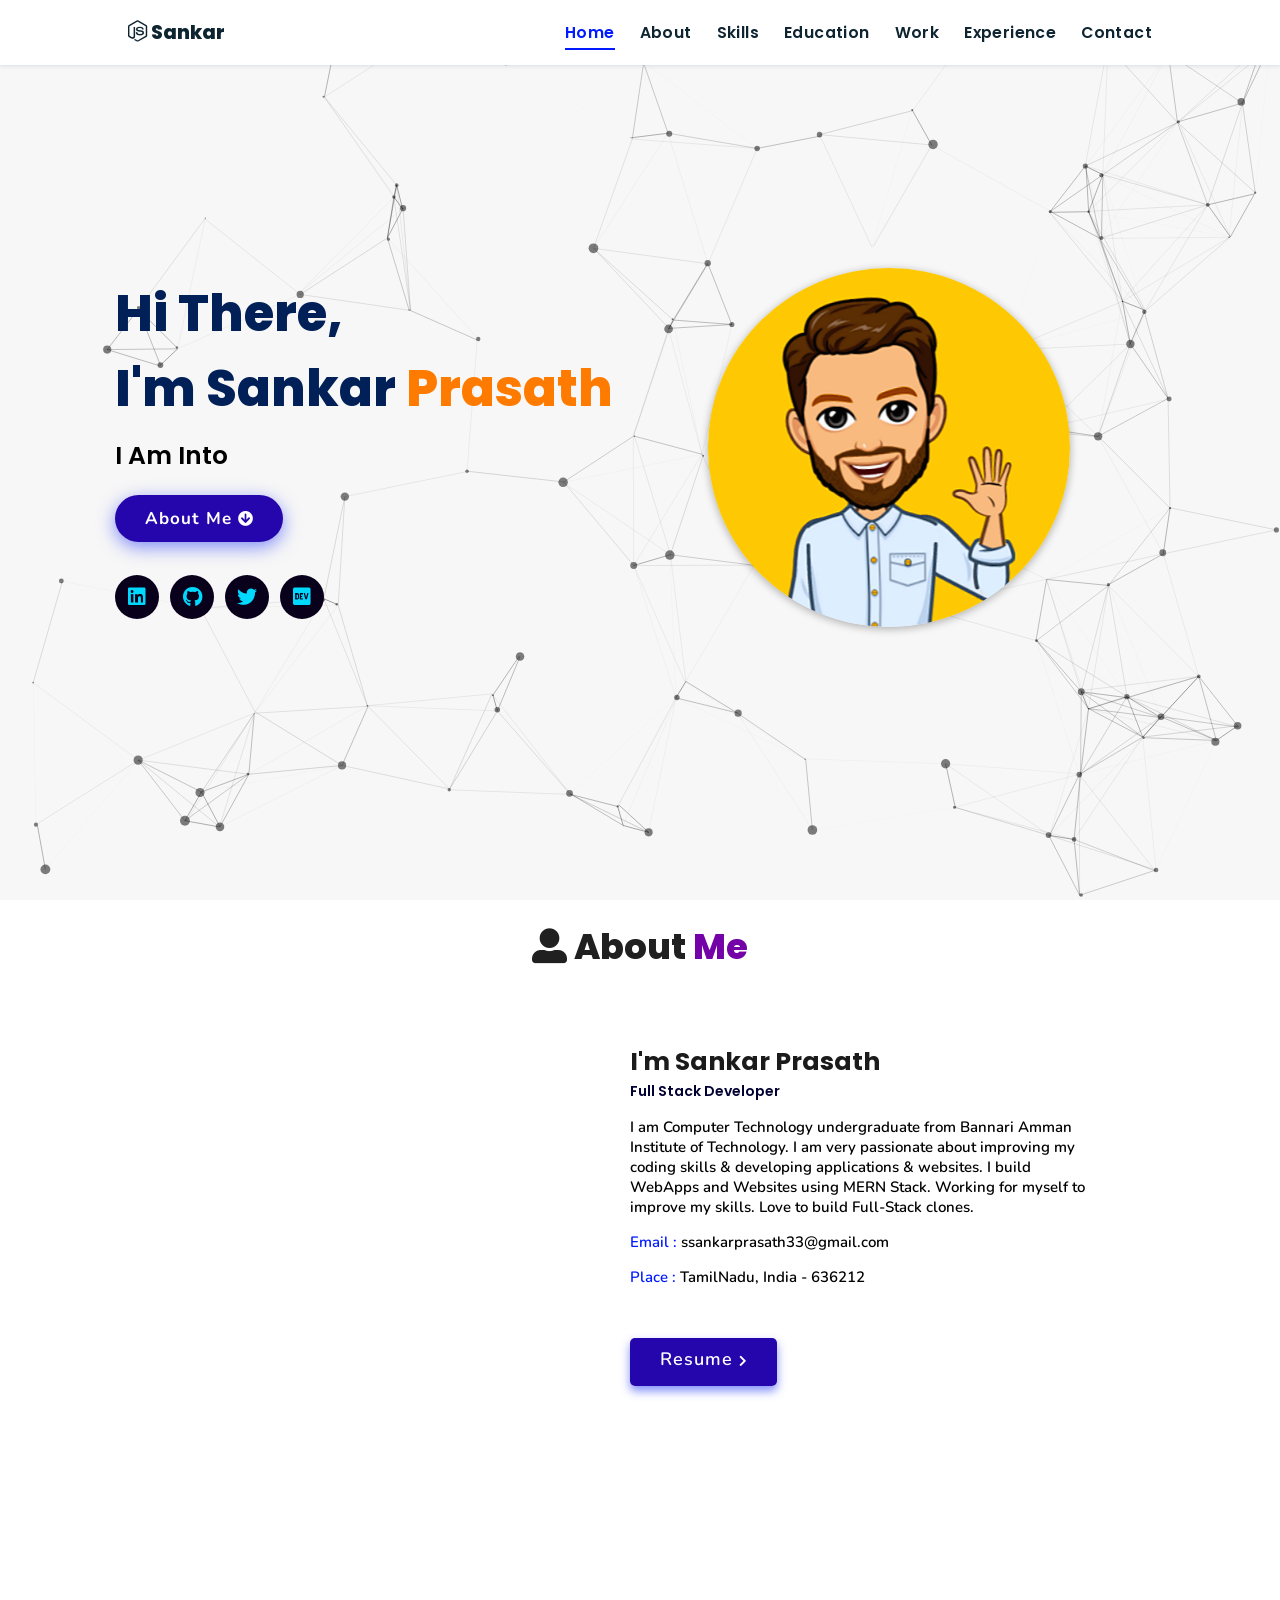
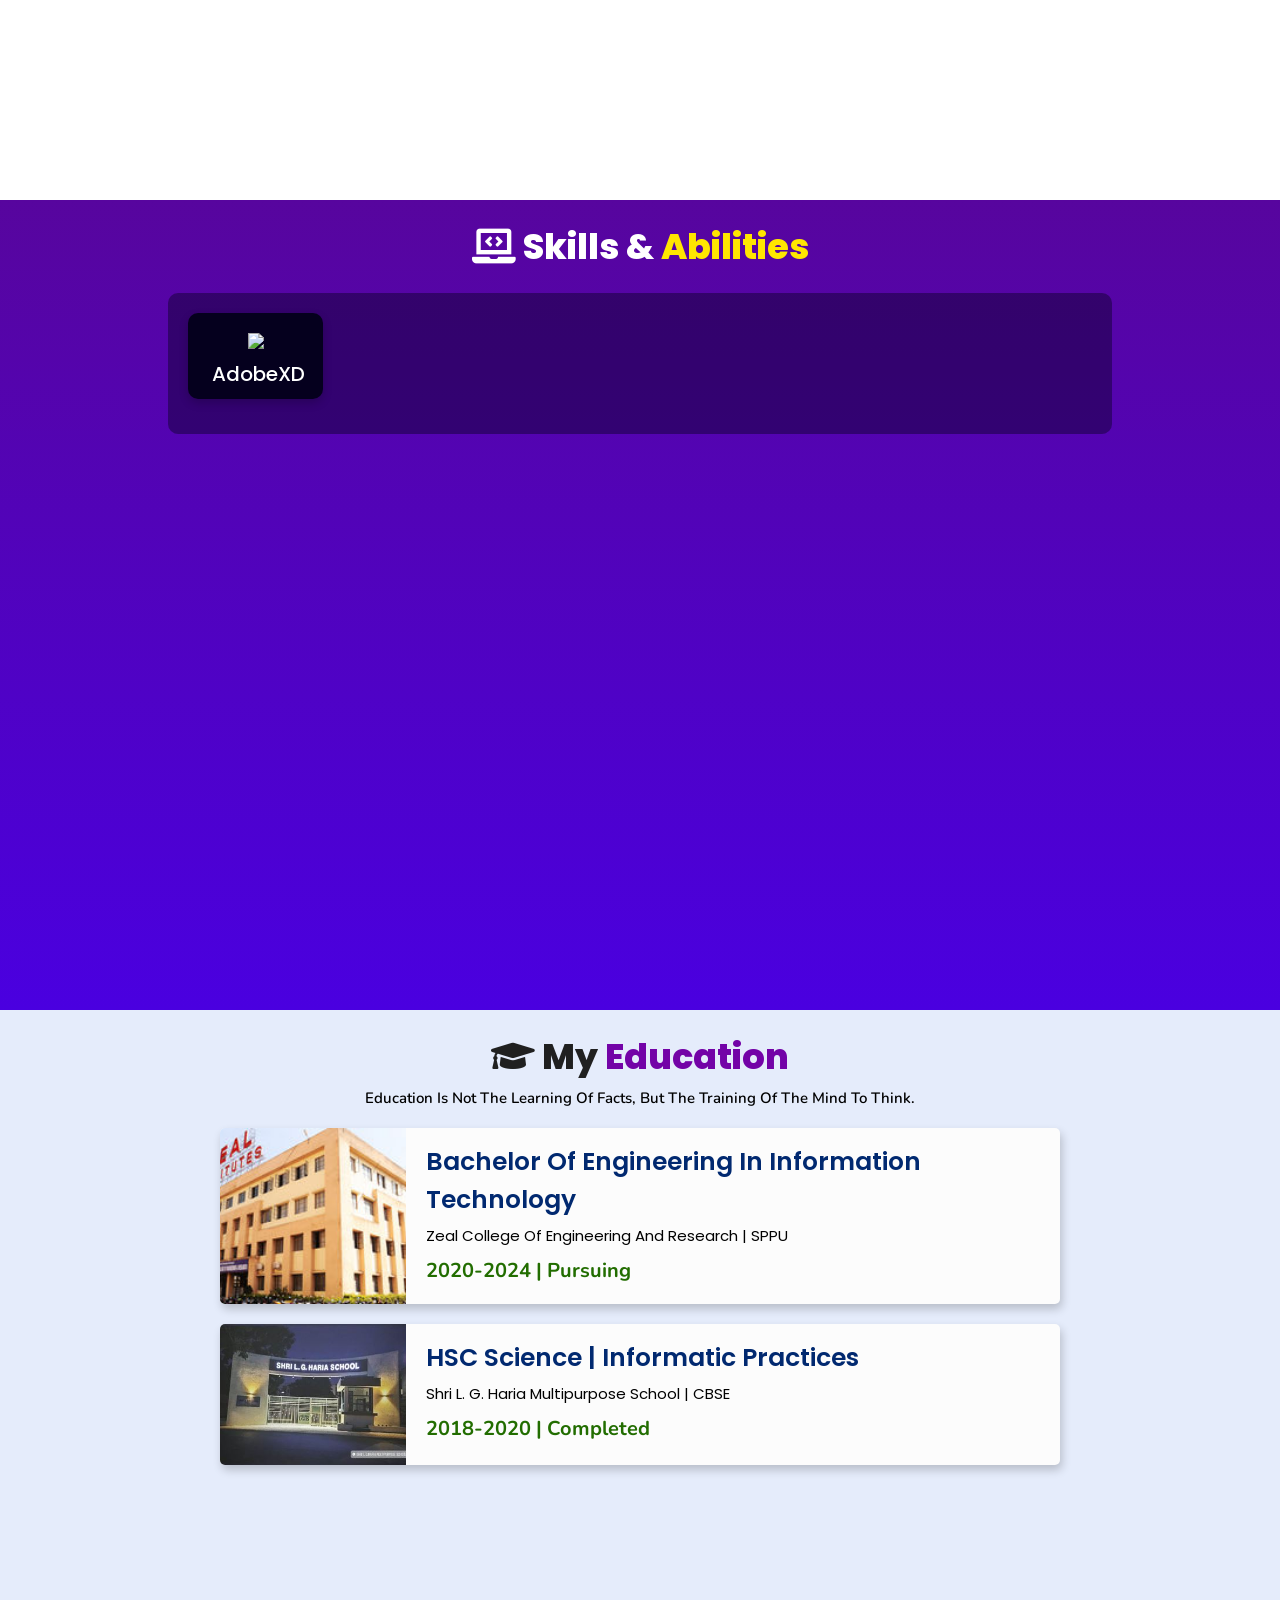
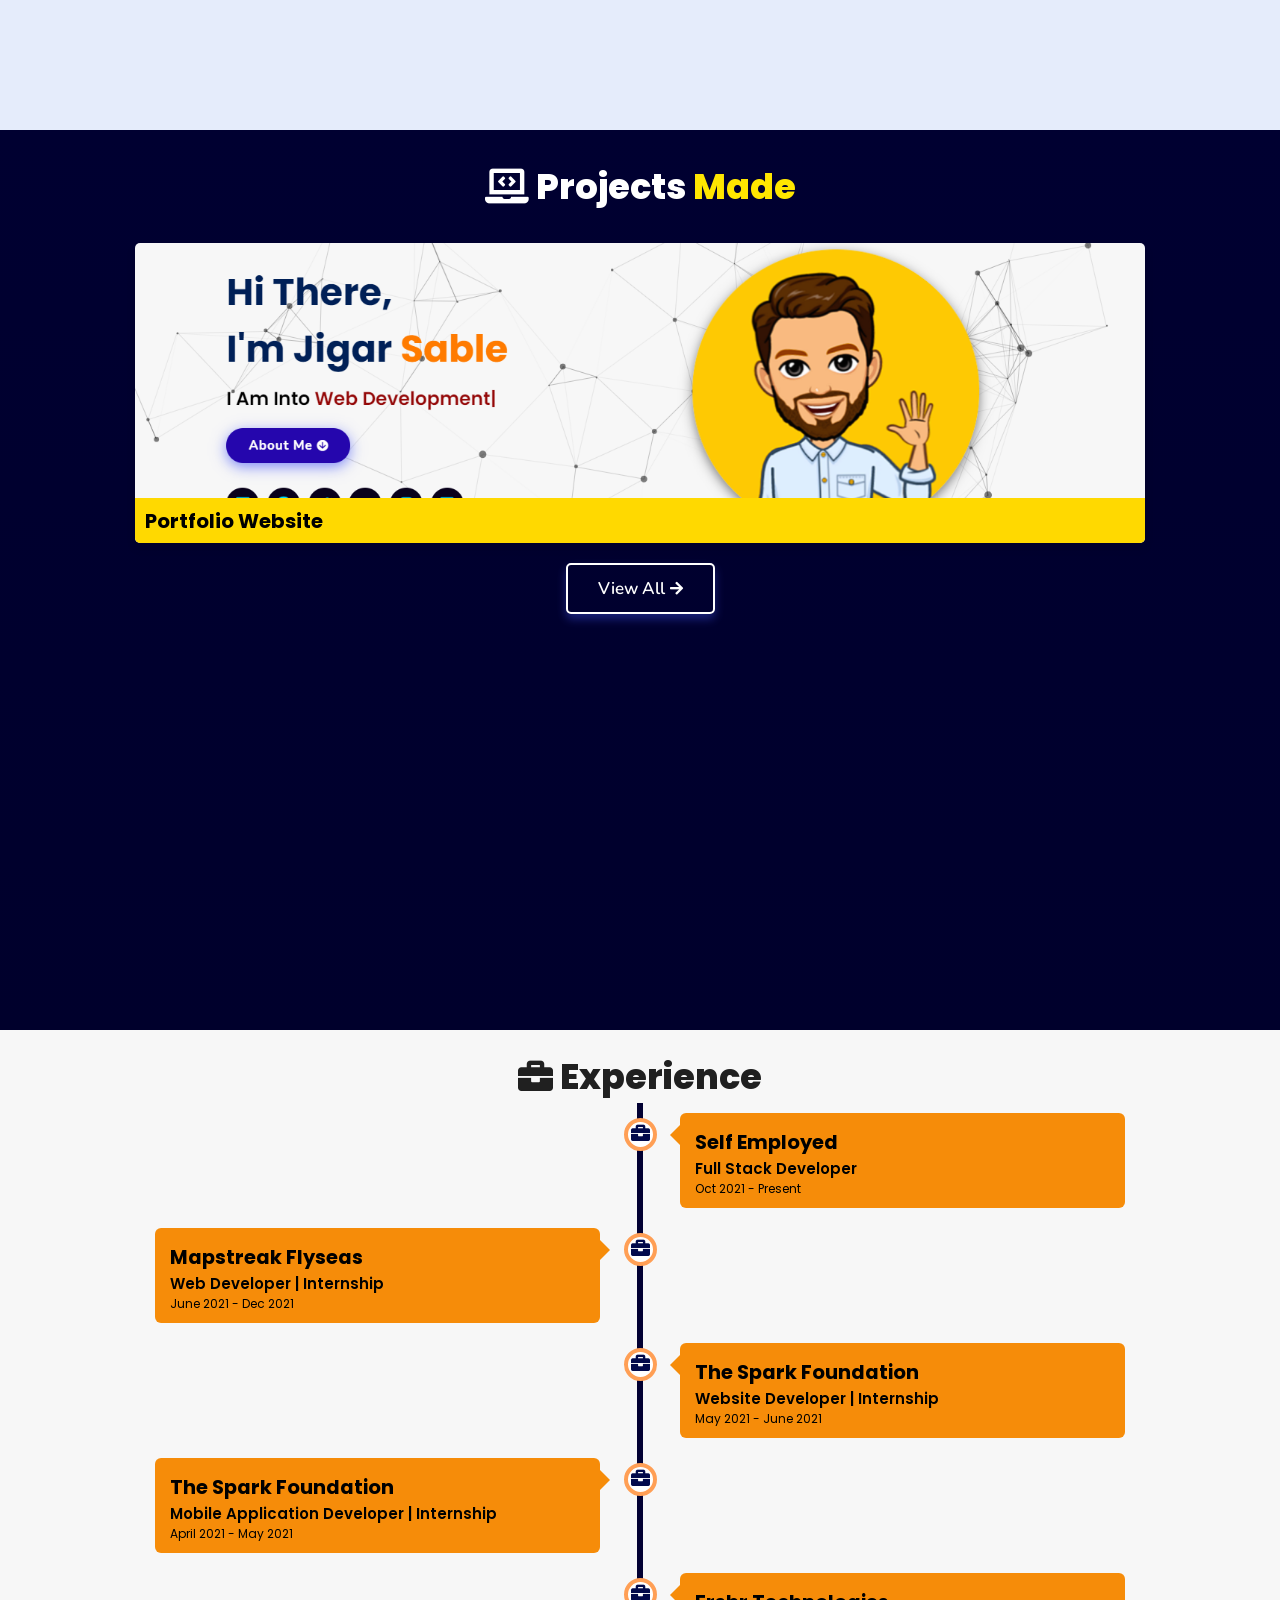
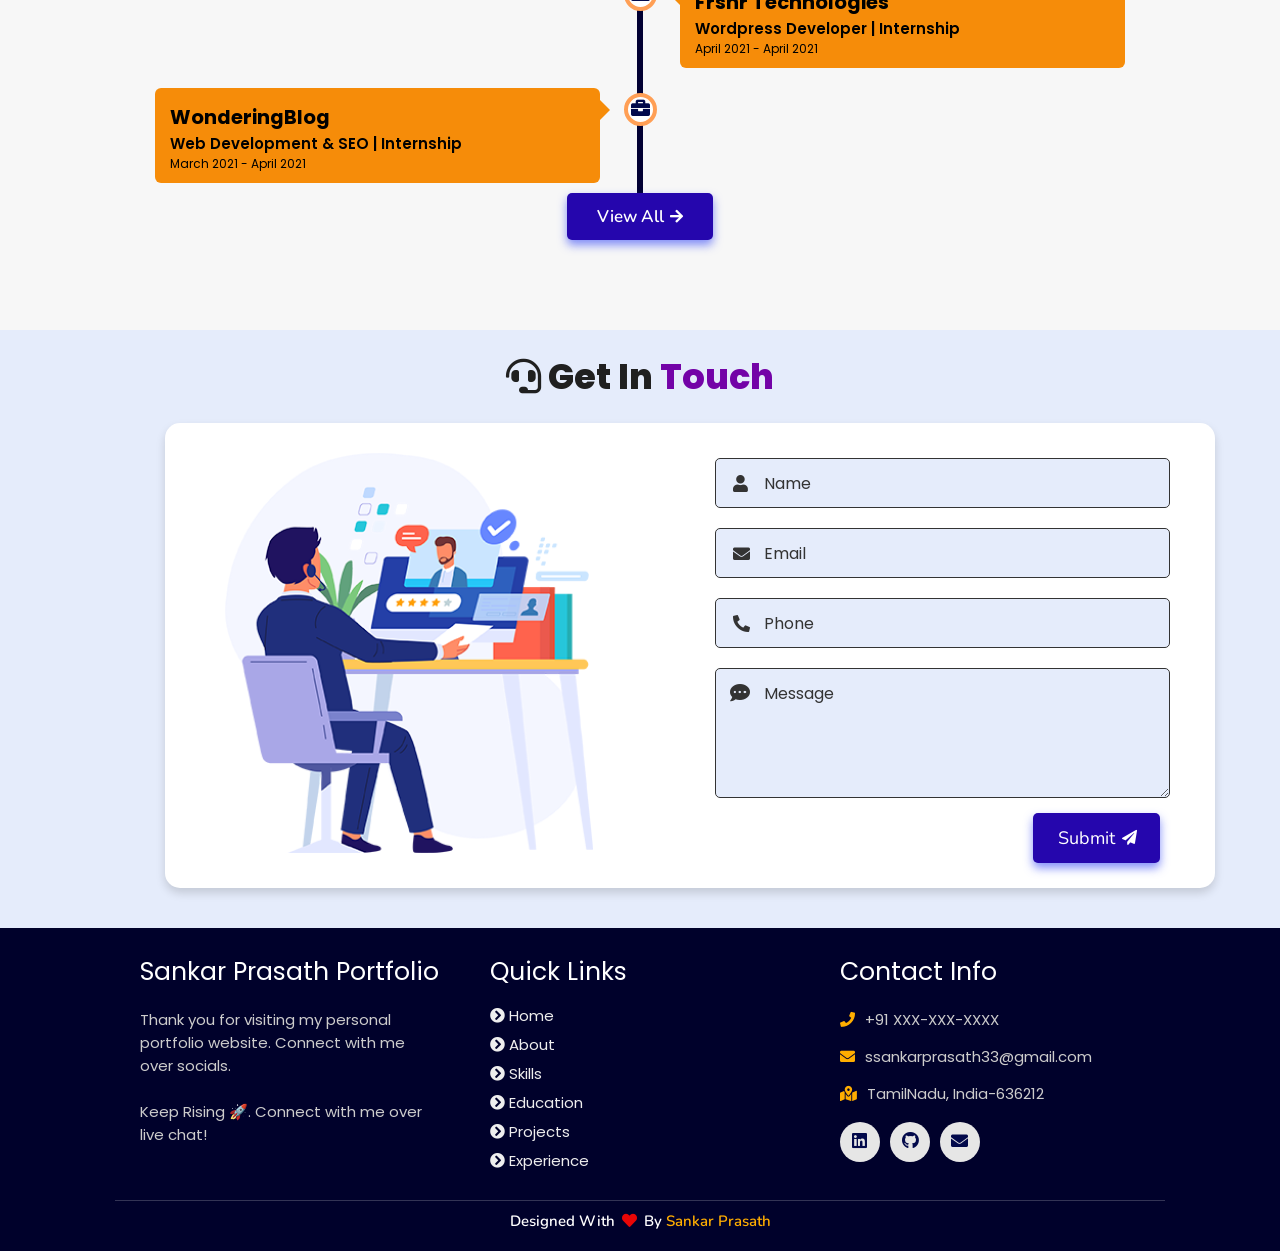
==== index.html @ 84b5f84a "Ititial commit" ====
<!DOCTYPE html>
<html lang="en">
<head>
    <meta charset="UTF-8">
    <meta http-equiv="X-UA-Compatible" content="IE=edge">
    <meta name="viewport" content="width=device-width, initial-scale=1.0">
    <meta name="keywords" content="jigar sable, portfolio, jigar, full stack dev, personal portfolio lifecodes, portfolio design, portfolio website, personal portfolio" />
    <meta name="description" content="Welcome to Jigar's Portfolio. Full-Stack Web Developer and Android App Developer" />
    <!-- Custom CSS -->
    <link rel="stylesheet" href="./assets/css/style.css">
    <!-- Font Awesome -->
    <link rel="stylesheet" href="https://cdnjs.cloudflare.com/ajax/libs/font-awesome/5.15.3/css/all.min.css" integrity="sha512-iBBXm8fW90+nuLcSKlbmrPcLa0OT92xO1BIsZ+ywDWZCvqsWgccV3gFoRBv0z+8dLJgyAHIhR35VZc2oM/gI1w==" crossorigin="anonymous" referrerpolicy="no-referrer" />
    <!-- Favicon -->
    <link id='favicon' rel="shortcut icon" href="./assets/images/favicon.png" type="image/x-png">
    <title>Portfolio | Sankar Prasath</title>
</head>
<body oncontextmenu="return false">

<!-- pre loader -->
<!-- <div class="loader-container">
  <img draggable="false" src="./assets/images/preloader.gif" alt="">
</div> -->

<!-- navbar starts -->
<header>
        <a href="/" class="logo"><i class="fab fa-node-js"></i> Sankar</a>

        <div id="menu" class="fas fa-bars"></div>
        <nav class="navbar">
            <ul>
            <li><a class="active" href="#home">Home</a></li>
            <li><a href="#about">About</a></li>
            <li><a href="#skills">Skills</a></li>
            <li><a href="#education">Education</a></li>
            <li><a href="#work">Work</a></li>
            <li><a href="#experience">Experience</a></li>
            <li><a href="#contact">Contact</a></li>
            </ul>
        </nav>
</header> 
<!-- navbar ends -->


<!-- hero section starts -->
<section class="home" id="home">
    <div id="particles-js"></div>

    <div class="content">
    <h2>Hi There,<br/> I'm Sankar  <span>Prasath</span></h2>
    <p>i am into <span class="typing-text"></span></p>
    <a href="#about" class="btn"><span>About Me</span>
      <i class="fas fa-arrow-circle-down"></i>
    </a>
    <div class="socials">
        <ul class="social-icons">
          <li><a class="linkedin" aria-label="LinkedIn" href="/" target="_blank"><i class="fab fa-linkedin"></i></a></li> 
          <li><a class="github" aria-label="GitHub" href="/" target="_blank"><i class="fab fa-github"></i></a></li>
          <li><a class="twitter" aria-label="Twitter" href="/" target="_blank"><i class="fab fa-twitter"></i></a></li>
          <li><a class="dev" aria-label="Dev" href="/" target="_blank"><i class="fab fa-dev"></i></a></li>
        </ul>
      </div>
    </div>
<div class="image">
    <img draggable="false" class="tilt" src="./assets/images/hero.png" alt="">
</div>
</section>
<!-- hero section ends -->

<!-- <img draggable="false" class="tilt" src="./assets/images/profile2.jpg" alt=""> -->


<!-- about section starts -->
<section class="about" id="about">
    <h2 class="heading"><i class="fas fa-user-alt"></i> About <span>Me</span></h2>
    
    <div class="row">

    <div class="image">
        <img draggable="false" class="tilt" src="./" alt="">
    </div>
    <div class="content">
        <h3>I'm Sankar Prasath</h3>
        <span class="tag">Full Stack Developer</span>
        
        <p>I am Computer Technology undergraduate from Bannari Amman Institute of Technology.
          I am very passionate about improving my coding skills & developing applications & websites.
          I build WebApps and Websites using MERN Stack.
          Working for myself to improve my skills.
          Love to build Full-Stack clones. </p>
        
        <div class="box-container">
            <!-- <div class="box">
              <p><span> age: </span> 20</p>
              <p><span> phone : </span> +91 XXX-XXX-XXXX</p>
            </div> -->
            <div class="box">
              <p><span> email : </span> ssankarprasath33@gmail.com</p>
              <p><span> place : </span> TamilNadu, India - 636212</p>
            </div>
        </div>
        
        <div class="resumebtn">
            <a href="https://drive.google.com/file/d/1rZiXl562q7aVyk1kJ2nO85YBAq8ixTiw/view" target="_blank" class="btn"><span>Resume</span>
                <i class="fas fa-chevron-right"></i>
            </a>
        </div>

    </div>
    </div>
</section>
<!-- about section ends -->

<!-- skills section starts -->
<section class="skills" id="skills">

    <h2 class="heading"><i class="fas fa-laptop-code"></i> Skills & <span>Abilities</span></h2>

    <div class="container">
          <div class="row" id="skillsContainer">

            <div class="bar">
              <div class="info">
                <img src="https://img.icons8.com/color/48/000000/adobe-xd.png"/>
                <span>AdobeXD</span>
              </div>
            </div>

      </div>
</div>
</section>
<!-- skills section ends -->


<!-- education section starts -->
<section class="education" id="education">

  <h1 class="heading"><i class="fas fa-graduation-cap"></i> My <span>Education</span></h1>

    <p class="qoute">Education is not the learning of facts, but the training of the mind to think.</p>

    <div class="box-container">

    <div class="box">
        <div class="image">
        <img draggable="false" src="./assets/images/educat/college.jpg" alt="">
        </div>
        <div class="content">
        <h3>Bachelor of Engineering in Information Technology</h3>
        <p>Zeal College of engineering and research | SPPU</p>
        <h4>2020-2024 | Pursuing</h4>
        </div>
    </div>

    <div class="box">
      <div class="image">
      <img draggable="false" src="./assets/images/educat/school.jpg" alt="">
      </div>
      <div class="content">
      <h3>HSC Science | Informatic Practices</h3>
      <p>Shri  L. G. Haria Multipurpose School | CBSE</p>
      <h4>2018-2020 | Completed</h4>
      </div>
    </div>

</div>
</section>
<!-- education section ends -->


<!-- work project section starts -->
<section class="work" id="work">

  <h2 class="heading"><i class="fas fa-laptop-code"></i> Projects <span>Made</span></h2>

  <div class="box-container">

    <div class="box tilt">
      <img draggable="false" src="./assets/images/projects/portfolio1.PNG" alt="" />
      <div class="content">
        <div class="tag">
        <h3>Portfolio Website</h3>
        </div>
        <div class="desc">
          <p>Personal portfolio website. Don't need much info about it, just scroll down. You're here only!</p>
          <div class="btns">
            <a href="#" class="btn" target="_blank"><i class="fas fa-eye"></i> View</a>
            <a href="https://github.com/jigar-sable/Portfolio-Website" class="btn" target="_blank">Code <i class="fas fa-code"></i></a>
          </div>
        </div>
      </div>
    </div>

</div>

<div class="viewall">
  <a href="/projects" class="btn"><span>View All</span>
    <i class="fas fa-arrow-right"></i>
</a>
</div>

</section>
<!-- work project section ends -->

<!-- experience section starts -->
<section class="experience" id="experience">

  <h2 class="heading"><i class="fas fa-briefcase"></i> Experience </h2>

  <div class="timeline">

    <div class="container right">
      <div class="content">
        <div class="tag">
          <h2>Self Employed</h2>
        </div>
        <div class="desc">
            <h3>Full Stack Developer</h3>
            <p>Oct 2021 - present</p>
        </div>
      </div>
    </div>

    <div class="container left">
      <div class="content">
        <div class="tag">
          <h2>Mapstreak Flyseas</h2>
        </div>
        <div class="desc">
            <h3>Web Developer | Internship</h3>
            <p>June 2021 - Dec 2021</p>
        </div>
      </div>
    </div>

    <div class="container right">
      <div class="content">
        <div class="tag">
          <h2>The Spark Foundation</h2>
        </div>
        <div class="desc">
            <h3>Website Developer | Internship</h3>
            <p>May 2021 - June 2021</p>
        </div>
      </div>
    </div>

    <div class="container left">
      <div class="content">
        <div class="tag">
          <h2>The Spark Foundation</h2>
        </div>
        <div class="desc">
            <h3>Mobile Application Developer | Internship</h3>
            <p>April 2021 - May 2021</p>
        </div>
      </div>
    </div>

    <div class="container right">
      <div class="content">
        <div class="tag">
          <h2>Frshr Technologies</h2>
        </div>
        <div class="desc">
            <h3>Wordpress Developer | Internship</h3>
            <p>April 2021 - April 2021</p>
        </div>
      </div>
    </div>

    <div class="container left">
      <div class="content">
        <div class="tag">
          <h2>WonderingBlog</h2>
        </div>
        <div class="desc">
            <h3>Web Development & SEO | Internship</h3>
            <p>March 2021 - April 2021</p>
        </div>
      </div>
    </div>
  </div>

  <div class="morebtn">
    <a href="/experience" class="btn"><span>View All</span>
      <i class="fas fa-arrow-right"></i>
  </a>
  </div>

</div>

</section>
<!-- experience section ends -->

<!-- contact section starts -->
<section class="contact" id="contact">
  
  <h2 class="heading"><i class="fas fa-headset"></i> Get in <span>Touch</span></h2>

  <div class="container">
    <div class="content">
      <div class="image-box">
        <img draggable="false" src="./assets/images/contact1.png" alt="">
      </div>
    <form id="contact-form">
      
      <div class="form-group">
        <div class="field">
          <input type="text" name="name" placeholder="Name" required>
          <i class='fas fa-user'></i>
        </div>
        <div class="field">
          <input type="text" name="email" placeholder="Email" required>
          <i class='fas fa-envelope'></i>
        </div>
        <div class="field">
          <input type="text" name="phone" placeholder="Phone">
          <i class='fas fa-phone-alt'></i>
        </div>
        <div class="message">
        <textarea placeholder="Message" name="message" required></textarea>
        <i class="fas fa-comment-dots"></i>
        </div>
        </div>
      <div class="button-area">
        <button type="submit">
          Submit <i class="fa fa-paper-plane"></i></button>
      </div>
    </form>
  </div>
  </div>
</section>
<!-- contact section ends -->


<!-- footer section starts -->
<section class="footer">

  <div class="box-container">

      <div class="box">
          <h3>Sankar Prasath Portfolio</h3>
          <p>Thank you for visiting my personal portfolio website. Connect with me over socials. <br/> <br/> Keep Rising 🚀. Connect with me over live chat!</p>
      </div>

      <div class="box">
          <h3>quick links</h3>
          <a href="#home"><i class="fas fa-chevron-circle-right"></i> home</a>
          <a href="#about"><i class="fas fa-chevron-circle-right"></i> about</a>
          <a href="#skills"><i class="fas fa-chevron-circle-right"></i> skills</a>
          <a href="#education"><i class="fas fa-chevron-circle-right"></i> education</a>
          <a href="#projects"><i class="fas fa-chevron-circle-right"></i> projects</a>
          <a href="#experience"><i class="fas fa-chevron-circle-right"></i> experience</a>
      </div>

      <div class="box">
          <h3>contact info</h3>
          <p> <i class="fas fa-phone"></i>+91 XXX-XXX-XXXX</p>
          <p> <i class="fas fa-envelope"></i>ssankarprasath33@gmail.com</p>
          <p> <i class="fas fa-map-marked-alt"></i>TamilNadu, India-636212</p>
          <div class="share">

              <a href="https://www.linkedin.com/in/jigar-sable" class="fab fa-linkedin" aria-label="LinkedIn" target="_blank"></a>
              <a href="https://github.com/jigar-sable" class="fab fa-github" aria-label="GitHub" target="_blank"></a>
              <a href="mailto:jigarsable21@gmail.com" class="fas fa-envelope" aria-label="Mail" target="_blank"></a>
          </div>
      </div>
  </div>

  <h1 class="credit">Designed with <i class="fa fa-heart pulse"></i> by <a href="https://www.linkedin.com/in/jigar-sable"> Sankar Prasath</a></h1>

</section>
<!-- footer section ends -->


<!-- scroll top btn -->
<a href="#home" aria-label="ScrollTop" class="fas fa-angle-up" id="scroll-top"></a>
<!-- scroll back to top -->


<!-- ==== ALL MAJOR JAVASCRIPT CDNS STARTS ==== -->
<!-- jquery cdn -->
<script src="https://cdnjs.cloudflare.com/ajax/libs/jquery/3.6.0/jquery.min.js" integrity="sha512-894YE6QWD5I59HgZOGReFYm4dnWc1Qt5NtvYSaNcOP+u1T9qYdvdihz0PPSiiqn/+/3e7Jo4EaG7TubfWGUrMQ==" crossorigin="anonymous" referrerpolicy="no-referrer"></script>

<!-- typed.js cdn -->
<script src="https://cdnjs.cloudflare.com/ajax/libs/typed.js/2.0.5/typed.min.js" integrity="sha512-1KbKusm/hAtkX5FScVR5G36wodIMnVd/aP04af06iyQTkD17szAMGNmxfNH+tEuFp3Og/P5G32L1qEC47CZbUQ==" crossorigin="anonymous" referrerpolicy="no-referrer"></script>

<!-- particle.js links -->
<script src="./assets/js/particles.min.js"></script>
<script src="./assets/js/app.js"></script>

<!-- vanilla tilt.js links -->
<script src="https://cdnjs.cloudflare.com/ajax/libs/vanilla-tilt/1.7.0/vanilla-tilt.min.js" integrity="sha512-SttpKhJqONuBVxbRcuH0wezjuX+BoFoli0yPsnrAADcHsQMW8rkR84ItFHGIkPvhnlRnE2FaifDOUw+EltbuHg==" crossorigin="anonymous" referrerpolicy="no-referrer"></script>

<!-- scroll reveal anim -->
<script src="https://unpkg.com/scrollreveal"></script>

<script
      type="text/javascript"
      src="https://cdn.jsdelivr.net/npm/emailjs-com@3/dist/email.min.js"
    ></script>

<!-- ==== ALL MAJOR JAVASCRIPT CDNS ENDS ==== -->

<script src="./assets/js/script.js"></script>

</body>
</html>
---- assets/css/style.css ----
@import url("https://fonts.googleapis.com/css2?family=Poppins:wght@400;600;700&display=swap");
@import url("https://fonts.googleapis.com/css2?family=Nunito:ital,wght@0,300;0,400;0,600;0,700;1,300;1,400&display=swap");

* {
  margin: 0;
  padding: 0;
  box-sizing: border-box;
  text-decoration: none;
  outline: none;
  border: none;
  text-transform: capitalize;
  transition: all 0.2s linear;
}
html {
  font-size: 62.5%;
  overflow-x: hidden;
  scroll-behavior: smooth;
}
body {
  background: #f7f7f7;
  font-family: "Poppins", sans-serif;
}

*::selection {
  background: #2b3dda;
  color: #fff;
}

html {
  font-size: 62.5%;
  overflow-x: hidden;
}
html::-webkit-scrollbar {
  width: 0.8rem;
}
html::-webkit-scrollbar-track {
  background: rgb(235, 202, 245);
}
html::-webkit-scrollbar-thumb {
  background: #420177;
}

/* pre loader start */
.loader-container {
  position: fixed;
  top: 0;
  left: 0;
  z-index: 10000;
  background: #e6eff1;
  display: flex;
  align-items: center;
  justify-content: center;
  height: 100%;
  width: 100%;
}
.loader-container.fade-out {
  top: -120%;
}
/* pre loader end */

/* navbar starts */
header {
  position: fixed;
  top: 0;
  left: 0;
  right: 0;
  z-index: 1000;
  display: flex;
  align-items: center;
  justify-content: space-between;
  padding: 1.7rem 10%;
  height: 6.5rem;
  background-color: #fff;
  box-shadow: 0 1px 4px rgba(146, 161, 176, 0.3);
}
section {
  min-height: 100vh;
  padding: 2rem 9%;
}
.heading {
  font-size: 3.5rem;
  color: rgb(32, 32, 32);
  font-weight: 800;
  text-align: center;
}
.heading span {
  color: rgb(115, 3, 167);
}
header .logo {
  font-size: 1.9rem;
  font-weight: 800;
  text-decoration: none;
  color: #0e2431;
}
header .logo i {
  font-size: 2.2rem;
}
header .logo:hover {
  color: #fc8c05;
}
header .navbar ul {
  list-style: none;
  display: flex;
  justify-content: center;
  align-items: center;
}
header .navbar li {
  margin-left: 2.5rem;
}
header .navbar ul li a {
  font-size: 1.57rem;
  color: #0e2431;
  font-weight: 600;
  text-decoration: none;
  letter-spacing: 0.04rem;
  transition: 0.2s;
}
header .navbar ul li a.active,
header .navbar ul li a:hover {
  color: #011aff;
  border-bottom: 0.2rem solid #011aff;
  padding: 0.5rem 0;
}
/* navbar ends */

/* hamburger icon starts*/
#menu {
  font-size: 3rem;
  cursor: pointer;
  color: rgb(24, 2, 63);
  display: none;
}
@media (max-width: 768px) {
  #menu {
    display: block;
  }
  header .navbar {
    position: fixed;
    top: 6.5rem;
    right: -120%;
    width: 75%;
    height: 100%;
    text-align: left;
    align-items: flex-start;
    background-color: #0e0f31;
  }
  header .navbar ul {
    flex-flow: column;
    padding: 1rem;
  }
  header .navbar ul li {
    text-align: center;
    width: 100%;
    margin: 1rem 0;
    border-radius: 0.5rem;
    width: 26rem;
  }
  header .navbar ul li a {
    display: block;
    padding: 1rem;
    text-align: left;
    color: #fff;
    font-size: 2rem;
  }
  header .navbar ul li a.active,
  header .navbar ul li a:hover {
    padding: 1rem;
    color: #fff;
    border-radius: 0.5rem;
    border-bottom: 0.5rem solid #011aff;
  }
  .fa-times {
    transform: rotate(180deg);
  }
  header .navbar.nav-toggle {
    right: 0;
  }
}
/* hamburger icon ends */

/* hero section starts*/
.home {
  position: relative;
  display: flex;
  flex-wrap: wrap;
  gap: 1.5rem;
  min-height: 100vh;
  align-items: center;
}
.home #particles-js {
  position: absolute;
  top: 0;
  left: 0;
  height: 100%;
  width: 100%;
}
.home::before {
  content: "";
  position: absolute;
  top: 0;
  left: 0;
  height: 100%;
  width: 100%;
}
.home .content {
  flex: 1 1 40rem;
  padding-top: 1rem;
  z-index: 1;
}
.home .image {
  flex: 1 1 40rem;
  z-index: 1;
}
.home .image img {
  width: 70%;
  margin-left: 6rem;
  border-radius: 50%;
  box-shadow: 0 2px 8px rgba(0, 0, 0, 0.3);
  cursor: pointer;
}
.home .image img:hover {
  box-shadow: 0 5px 15px rgba(0, 0, 0, 0.5);
}
.home .content h2 {
  font-size: 5rem;
  font-weight: 800;
  color: #002057;
}
.home .content h2 span {
  font-size: 5rem;
  font-weight: 800;
  color: #ff7b00;
}
.home .content p {
  font-size: 2.5rem;
  color: #000;
  font-weight: 600;
  padding: 1rem 0;
}
.home .content p span {
  font-size: 2.5rem;
  color: rgb(148, 8, 8);
  font-weight: 600;
  padding: 1rem 0;
}
.home .btn {
  margin-top: 1rem;
  position: absolute;
  line-height: 0;
  padding: 1.6rem 3rem;
  border-radius: 4em;
  transition: 0.5s;
  color: #fff;
  background: #2506ad;
  box-shadow: 0px 5px 18px rgba(48, 68, 247, 0.6);
  font-family: "Nunito", sans-serif;
}
.home .btn span {
  font-weight: 700;
  font-size: 1.7rem;
  letter-spacing: 0.1rem;
}
.home .btn i {
  margin-left: 0.3rem;
  font-size: 1.5rem;
  transition: 0.3s;
}
.home .btn:hover {
  background: #1a047e;
}
.home .btn:hover i {
  transform: translateX(5px);
}
/* social icons start */
.socials {
  position: relative;
  margin-top: 9rem;
}
.socials .social-icons {
  padding-left: 0;
  margin-bottom: 0;
  list-style: none;
}
.socials .social-icons li {
  display: inline-block;
  margin-bottom: 14px;
}
.social-icons a {
  font-size: 2rem;
  display: inline-block;
  line-height: 44px;
  color: #00d9ff;
  background-color: #09011b;
  width: 44px;
  height: 44px;
  text-align: center;
  margin-right: 8px;
  border-radius: 100%;
  -webkit-transition: all 0.2s linear;
  -o-transition: all 0.2s linear;
  transition: all 0.2s linear;
}
.social-icons a:active,
.social-icons a:focus,
.social-icons a:hover {
  color: #fff;
  background-color: #0685da;
}
.social-icons a.github:hover {
  background-color: #0e0e0e;
}
.social-icons a.twitter:hover {
  background-color: #00aced;
}
.social-icons a.linkedin:hover {
  background-color: #007bb6;
}
.social-icons a.dev:hover {
  background-color: #070707;
}
.social-icons a.instagram:hover {
  background-color: #ee00da;
}
/* social icons end */

/* hero media queries starts*/
@media (max-width: 450px) {
  .home .btn {
    margin: 4rem 0;
  }
  .socials {
    margin-top: 12rem;
  }
  .home .image img {
    margin-top: -12rem;
  }
  .home .content p {
    font-size: 2.2rem;
  }
  .home .content p span {
    font-size: 2.2rem;
  }
}
/* hero media queries ends*/
/* hero section end */

/* about section starts */
.about {
  background: rgb(255, 255, 255);
}
.about .row {
  display: flex;
  flex-direction: row;
  gap: 2rem;
  flex-wrap: wrap;
  padding: 4rem;
}
.about .row .image {
  text-align: center;
  flex: 1 1 35rem;
}
.about .row .image img {
  margin: 4rem;
  width: 30rem;
  height: auto;
  border-radius: 5%;
  box-shadow: 0 5px 10px rgba(0, 0, 0, 0.6);
  mix-blend-mode: luminosity;
  transition: 0.3s;
  cursor: pointer;
}
.about .row .image img:hover {
  mix-blend-mode: normal;
}
.about .row .content {
  flex: 1 1 45rem;
  padding: 3rem;
}
.about .row .content h3 {
  color: rgb(27, 27, 27);
  font-size: 2.5rem;
}
.about .row .content .tag {
  font-size: 1.4rem;
  color: #020133;
  font-weight: 600;
  margin-top: 1rem;
}
.about .row .content p {
  font-size: 1.5rem;
  margin-top: 1.5rem;
  font-family: "Nunito";
  font-weight: 600;
  text-transform: none;
}
.about .row .content .box-container {
  display: flex;
  flex-wrap: wrap;
  gap: 1.5rem;
  font-family: "Nunito";
  font-weight: 600;
}
.about .row .content .box-container .box p {
  text-transform: none;
}
.about .row .content .box-container .box p span {
  color: #011aff;
}
.resumebtn {
  margin-top: 6rem;
}
.resumebtn .btn {
  padding: 1.7rem 3rem;
  border-radius: 0.5em;
  transition: 0.3s;
  color: #fff;
  background: #2506ad;
  box-shadow: 0px 5px 10px rgba(48, 68, 247, 0.6);
  font-family: "Nunito", sans-serif;
}
.resumebtn .btn span {
  font-weight: 600;
  font-size: 1.8rem;
  letter-spacing: 0.1rem;
}
.resumebtn .btn i {
  margin-left: 0.3rem;
  font-size: 1.2rem;
  transition: 0.3s;
}
.resumebtn .btn:hover {
  background: #1a047e;
}
.resumebtn .btn:hover i {
  transform: translateX(5px);
}
/* about media queries starts*/
@media screen and (max-width: 600px) {
  .about .row .image {
    margin-top: 2rem;
  }
  .about .row .image img {
    margin: 0 auto;
    width: 80%;
    mix-blend-mode: normal;
  }
  .about .row {
    padding: 0.5rem;
    margin-bottom: 7rem;
  }
  .about .row .content {
    padding: 1rem;
  }
  .about .row .content .box-container {
    gap: 0;
  }
}
/* about media queries ends*/
/* about section ends */

/* skills section starts */
.skills {
  min-height: 90vh;
  background: linear-gradient(to bottom, #57059e, #4a00e0);
}
.skills h2 {
  color: #fff;
}
.skills .heading span {
  color: rgb(255, 230, 0);
}
.skills .container {
  background: rgba(0, 0, 22, 0.4);
  color: #fff;
  border-radius: 1rem;
  padding: 2rem;
  width: 90%;
  margin: auto;
  margin-top: 2rem;
}
.skills .container .row {
  display: grid;
  grid-template-columns: repeat(6, 1fr);
  flex-wrap: wrap;
  gap: 1.8rem;
}
.skills .container .bar {
  margin-bottom: 15px;
  padding: 10px;
  border-radius: 1rem;
  box-shadow: 0 4px 10px rgba(0, 0, 0, 0.2);
  background: rgba(0, 0, 22, 0.9);
  transition: 0.2s;
}
.skills .container .bar:hover {
  box-shadow: 0 8px 10px rgba(0, 2, 68, 0.8) !important;
  background-color: rgba(0, 0, 0, 0.9) !important;
}
.skills .container .bar .info {
  display: flex;
  flex-direction: column;
  align-items: center;
  gap: 1rem;
  margin-top: 1rem;
}
.skills .container .bar .info i {
  font-size: 4rem;
}
.skills .container .bar .info span {
  font-size: 2rem;
  font-weight: 500;
  font-family: "Poppins";
  margin-left: 0.5rem;
}
/* skills media queries starts*/
@media screen and (max-width: 600px) {
  .skills .container {
    padding: 0;
    margin: 0;
  }
  .skills .container .row {
    grid-template-columns: repeat(2, 1fr);
    margin: 1rem;
    padding: 2rem 0.2rem 2rem 0.2rem;
    gap: 1rem;
  }
  .skills .container {
    margin-top: 5px;
    width: 100%;
  }
}
/* skills media queries ends*/
/* skills section ends */

/* education section starts */
.education {
  background: #e5ecfb;
  min-height: 80vh;
}
.education .qoute {
  font-size: 1.5rem;
  text-align: center;
  font-family: "Nunito", sans-serif;
  font-weight: 600;
  margin-top: 0.5rem;
}
.education .box-container {
  display: flex;
  flex-wrap: wrap;
  justify-content: center;
  align-items: center;
  flex-direction: column;
}
.education .box-container .box {
  display: flex;
  flex-direction: row;
  width: 80%;
  border-radius: 0.5rem;
  box-shadow: 0.2rem 0.5rem 1rem rgba(0, 0, 0, 0.2);
  text-align: center;
  position: relative;
  margin-top: 2rem;
  overflow: hidden;
  transition: 0.3s;
  background: rgb(252, 252, 252);
}
.education .box-container .box:hover {
  transform: scale(1.03);
  box-shadow: 1rem 0.5rem 1.2rem rgba(0, 0, 0, 0.3);
}
.education .box-container .box .image {
  flex: 1 1 20rem;
  width: 100%;
}
.education .box-container .box img {
  object-fit: cover;
  position: relative;
  width: 100%;
  height: 100%;
}
.education .box-container .box .content {
  position: relative;
  display: flex;
  flex-direction: column;
  padding: 1rem;
  flex-wrap: wrap;
  flex: 1 1 70rem;
}
.education .box-container .box .content h3 {
  font-size: 2.5rem;
  color: #012970;
  padding: 0.5rem 0;
  font-weight: 600;
  text-align: left;
  margin-left: 1rem;
}
.education .box-container .box .content p {
  font-size: 1.5rem;
  margin-left: 1rem;
  text-align: left;
}
.education h4 {
  font-size: 2rem;
  color: rgb(34, 109, 0);
  text-align: left;
  margin: 1rem;
  font-family: "Nunito", sans-serif;
  font-weight: 700;
}

/* education media queries starts*/
@media screen and (max-width: 600px) {
  .education .box-container .box {
    flex-direction: column;
    width: 100%;
  }
  .education .box-container .box .image {
    width: 100%;
    height: 25rem;
  }
  .education .box-container .box img {
    width: 100%;
  }
  .education .box-container .box .content {
    position: relative;
    display: flex;
    flex-direction: column;
    padding: 1rem;
    flex-wrap: wrap;
    flex: 0;
  }
  .education .btns {
    margin-top: 2rem;
    margin-left: 1rem;
    margin-right: 1rem;
    flex-wrap: wrap;
  }
}
/* education media queries ends*/
/* education section ends */

/* work section starts */
.work {
  /* background: #010124; */
  background: linear-gradient(to bottom, #000031, #00002c);
}
.work h2 {
  color: #fff;
  padding: 1rem;
}
.work .heading span {
  color: rgb(255, 230, 0);
}
.work .box-container {
  display: flex;
  flex-wrap: wrap;
  gap: 1.5rem;
  margin: 2rem;
}
.work .box-container .box {
  flex: 1 1 30rem;
  border-radius: 0.5rem;
  box-shadow: 0 0.5rem 1rem rgba(0, 0, 0, 0.1);
  position: relative;
  overflow: hidden;
  height: 30rem;
}
.work .box-container .box img {
  height: 100%;
  width: 100%;
  object-fit: cover;
}
.work .box-container .box .content {
  height: 100%;
  width: 100%;
  position: absolute;
  top: 85%;
  left: 0;
  background: rgba(255, 255, 255, 0.9);
  display: flex;
  flex-direction: column;
}
.work .box-container .box .content .tag {
  display: flex;
  flex-direction: row;
  justify-content: space-between;
  align-items: center;
  height: 4.5rem;
  width: 100%;
  padding-left: 1rem;
  background: #ffd900;
}
.work .box-container .box .content .tag h3 {
  font-size: 2rem;
}
.work .box-container .box:hover .content {
  top: 25%;
}
.work .desc {
  margin: 2rem;
  display: flex;
  flex-direction: column;
  justify-content: center;
}
.work .desc p {
  font-size: 1.5rem;
}
.work .desc .btns {
  display: flex;
  justify-content: space-between;
  width: 100%;
  margin-top: 2rem;
}
.work .desc .btns .btn {
  line-height: 0;
  display: inline;
  padding: 1.5rem 2.5rem;
  border-radius: 0.5rem;
  font-size: 1.5rem;
  color: #fff;
  background: rgb(12, 12, 12);
  margin-right: 2rem;
}
.work .desc .btns .btn:hover {
  background: #310ae0f5;
}
.work .viewall {
  display: flex;
  justify-content: center;
}
.work .viewall .btn {
  position: relative;
  line-height: 0;
  padding: 1.6rem 3rem;
  border-radius: 0.5em;
  transition: 0.5s;
  color: rgb(255, 255, 255);
  font-weight: 700;
  border: 2px solid #fff;
  box-shadow: 0px 5px 10px rgba(65, 84, 241, 0.4);
  text-align: center;
}
.work .viewall .btn span {
  font-weight: 600;
  font-size: 1.7rem;
  font-family: "Nunito", sans-serif;
}
.work .viewall .btn i {
  margin-left: 0.3rem;
  font-size: 1.5rem;
  transition: 0.3s;
}
.work .viewall .btn:hover {
  background: #fff;
  color: #000;
}
.work .viewall .btn:hover i {
  transform: translateX(5px);
}
/* work section ends */

/* experience section starts */
.experience .timeline {
  position: relative;
  max-width: 1200px;
  margin: 0 auto;
}
.experience .timeline::after {
  content: "";
  position: absolute;
  width: 6px;
  background: #020133;
  top: 0;
  bottom: 0;
  left: 50%;
  margin-left: -3px;
  z-index: -2;
}
.experience .container {
  padding: 10px 40px;
  position: relative;
  background-color: inherit;
  width: 50%;
}
/*circles on timeline*/
.experience .container::after {
  content: "\f0b1";
  position: absolute;
  width: 25px;
  height: 25px;
  right: -17px;
  background-color: rgb(255, 255, 255);
  border: 4px solid #ff9f55;
  top: 15px;
  border-radius: 50%;
  z-index: 100;
  font-size: 1.89rem;
  text-align: center;
  font-weight: 600;
  color: #02094b;
  font-family: "Font Awesome\ 5 Free";
}
.experience .left {
  left: 0;
}
.experience .right {
  left: 50%;
}
/* arrows pointing right */
.experience .left::before {
  content: " ";
  height: 0;
  position: absolute;
  top: 22px;
  width: 0;
  z-index: 1;
  right: 30px;
  border: medium solid #f68c09;
  border-width: 10px 0 10px 10px;
  border-color: transparent transparent transparent #f68c09;
}
/* arrows pointing left  */
.experience .right::before {
  content: " ";
  height: 0;
  position: absolute;
  top: 22px;
  width: 0;
  z-index: 1;
  left: 30px;
  border: medium solid #f68c09;
  border-width: 10px 10px 10px 0;
  border-color: transparent #f68c09 transparent transparent;
}
.experience .right::after {
  left: -16px;
}
.experience .content {
  background-color: #f68c09;
  position: relative;
  border-radius: 6px;
}
.experience .content .tag {
  font-size: 1.3rem;
  padding-top: 1.5rem;
  padding-left: 1.5rem;
}
.experience .content .desc {
  margin-left: 1.5rem;
  padding-bottom: 1rem;
}
.experience .content .desc h3 {
  font-size: 1.5rem;
  font-weight: 600;
}
.experience .content .desc p {
  font-size: 1.2rem;
}
/* view all button */
.morebtn {
  display: flex;
  justify-content: center;
}
.morebtn .btn {
  position: relative;
  line-height: 0;
  padding: 1.6rem 3rem;
  border-radius: 0.5em;
  transition: 0.5s;
  color: #fff;
  background: #2506ad;
  box-shadow: 0px 5px 10px rgba(48, 68, 247, 0.6);
  text-align: center;
}
.morebtn .btn span {
  font-weight: 600;
  font-size: 1.7rem;
  font-family: "Nunito", sans-serif;
}
.morebtn .btn i {
  margin-left: 0.3rem;
  font-size: 1.5rem;
  transition: 0.3s;
}
.morebtn .btn:hover {
  background: #1a047e;
}
.morebtn .btn:hover i {
  transform: translateX(5px);
}

/* Media queries - Responsive timeline on screens less than 600px wide */
@media screen and (max-width: 600px) {
  .experience {
    min-height: 80vh;
  }
  .experience .timeline {
    margin-top: 2rem;
  }
  .experience .timeline::after {
    left: 31px;
  }
  .experience .container {
    width: 100%;
    padding-left: 8rem;
    padding-right: 2rem;
  }
  .experience .container::after {
    font-size: 2.2rem;
  }
  .experience .container::before {
    left: 61px;
    border: medium solid #f68c09;
    border-width: 10px 10px 10px 0;
    border-color: transparent #f68c09 transparent transparent;
  }
  .experience .left::after {
    left: 15px;
  }
  .experience .right::after {
    left: 15px;
  }
  .experience .right {
    left: 0%;
  }
  .morebtn {
    margin-top: 3rem;
  }
}
/* experience media queries ends */
/* experience section ends */

/* contact section starts */
.contact {
  background: #e5ecfb;
  min-height: 60vh;
}
.contact .container {
  max-width: 1050px;
  width: 100%;
  background: #fff;
  border-radius: 1.5rem;
  margin: 2rem 5rem;
  box-shadow: 0 5px 10px rgba(0, 0, 0, 0.15);
}
.contact .container .content {
  display: flex;
  align-items: center;
  justify-content: space-between;
  padding: 2.5rem 2rem;
}
.contact .content .image-box {
  max-width: 60%;
  margin-left: 4rem;
}
.contact .content .image-box img {
  width: 100%;
  height: 40rem;
  position: relative;
}
.contact .content form {
  width: 45%;
  margin-right: 3.5rem;
}
form .form-group {
  display: flex;
  flex-direction: column;
  justify-content: center;
}
.form-group .field {
  height: 50px;
  display: flex;
  position: relative;
  margin: 1rem;
  width: 100%;
}
form i {
  position: absolute;
  top: 50%;
  left: 18px;
  color: rgb(51, 51, 51);
  font-size: 17px;
  pointer-events: none;
  transform: translateY(-50%);
}
form .field input,
form .message textarea {
  width: 100%;
  height: 100%;
  outline: none;
  padding: 0 16px 0 48px;
  font-size: 16px;
  font-family: "Poppins", sans-serif;
  border-radius: 5px;
  border: 1px solid rgb(51, 51, 51);
  background: #e5ecfb;
}
.field input::placeholder,
.message textarea::placeholder {
  color: rgb(51, 51, 51);
}
.field input:focus,
.message textarea:focus {
  padding-left: 47px;
  border: 2px solid rgb(115, 3, 167);
}
.field input:focus ~ i,
.message textarea:focus ~ i {
  color: rgb(115, 3, 167);
}
form .message {
  position: relative;
  margin: 1rem;
  width: 100%;
}
form .message i {
  top: 25px;
  font-size: 20px;
  left: 15px;
}
form .message textarea {
  min-height: 130px;
  max-height: 230px;
  max-width: 100%;
  min-width: 100%;
  padding: 12px 20px 0 48px;
}
form .message textarea::-webkit-scrollbar {
  width: 0px;
}
form .button-area {
  display: flex;
  float: right;
  flex-direction: row-reverse;
}
.button-area button {
  color: #fff;
  border: none;
  outline: none;
  font-size: 1.8rem;
  cursor: pointer;
  border-radius: 5px;
  padding: 13px 25px;
  background: #2506ad;
  box-shadow: 0px 5px 10px rgba(48, 68, 247, 0.6);
  transition: 0.3s ease;
  font-family: "Nunito", sans-serif;
}
.button-area button:hover {
  background: #421cecf5;
}
.button-area span {
  font-size: 17px;
  padding: 1rem;
  display: none;
}
.button-area button i {
  position: relative;
  top: 6px;
  left: 2px;
  font-size: 1.5rem;
  transition: 0.3s;
  color: #fff;
}
.button-area button:hover i {
  left: 8px;
}
/* contact section media queries starts */
@media (max-width: 900px) {
  .contact {
    min-height: 70vh;
  }
  .contact .container {
    margin: 3rem 0 2rem 0;
  }
  .contact .container .content {
    padding: 18px 12px;
  }
  .contact .content .image-box {
    display: none;
  }
  .contact .content form {
    width: 100%;
    margin-right: 2rem;
  }
}
/* contact section media queries ends */
/* contact section ends */

/* footer section starts */
.footer {
  min-height: auto;
  padding-top: 0;
  background: rgb(0, 1, 43);
}
.footer .box-container {
  display: flex;
  justify-content: center;
  flex-wrap: wrap;
}
.footer .box-container .box {
  flex: 1 1 25rem;
  margin: 2.5rem;
}
.footer .box-container .box h3 {
  font-size: 2.5rem;
  color: #fff;
  padding-bottom: 1rem;
  font-weight: normal;
}
.footer .box-container .box p {
  font-size: 1.5rem;
  color: #ccc;
  padding: 0.7rem 0;
  text-transform: none;
}
.footer .box-container .box p i {
  padding-right: 1rem;
  color: #ffae00;
}
.footer .box-container .box a {
  font-size: 1.5rem;
  color: rgb(238, 238, 238);
  padding: 0.3rem 0;
  display: block;
}
.footer .box-container .box a:hover {
  color: #ffae00;
}
.footer .box-container .box .share {
  display: flex;
  flex-wrap: wrap;
  padding: 1rem 0;
}
.footer .box-container .box .share a {
  height: 4rem;
  width: 4rem;
  padding: 1rem;
  text-align: center;
  border-radius: 5rem;
  font-size: 1.7rem;
  margin-right: 1rem;
  transition: 0.2s;
  background: rgb(230, 230, 230);
  color: #02094b;
  border: none;
}
.footer .box-container .box .share a:hover {
  background: transparent;
  transform: scale(0.98);
  border: 0.1rem solid rgb(180, 178, 178);
  color: #ffae00;
}
.footer .credit {
  padding: 1rem 0 0 0;
  text-align: center;
  font-size: 1.5rem;
  font-family: "Nunito", sans-serif;
  font-weight: 600;
  color: #fff;
  border-top: 0.1rem solid #fff3;
}
.footer .credit a {
  color: #ffae00;
}
.footer .fa {
  color: #e90606;
  margin: 0 0.3rem;
  font-size: 1.5rem;
  animation: pound 0.35s infinite alternate;
}
@-webkit-keyframes pound {
  to {
    transform: scale(1.1);
  }
}
@keyframes pound {
  to {
    transform: scale(1.1);
  }
}
@media (max-width: 450px) {
  .footer .box-container .box {
    margin: 1.5rem;
  }
  .footer .box-container .box p {
    padding: 0.7rem;
  }
  .footer .box-container .box .share a {
    padding: 1.2rem;
  }
}
/* footer section ends */

/* common media queries starts*/
@media (max-width: 450px) {
  html {
    font-size: 55%;
  }
  body {
    padding-right: 0;
  }
  section {
    padding: 2rem;
  }
}
/* common media queries ends*/

/* scroll top starts */
#scroll-top {
  position: fixed;
  top: -140%;
  right: 2rem;
  padding: 1rem 1.5rem;
  font-size: 2rem;
  background: #ffae00;
  color: rgb(13, 0, 44);
  border-radius: 50%;
  transition: 1s linear;
  z-index: 1000;
}
#scroll-top.active {
  top: calc(100% - 12rem);
}
/* scroll top ends */
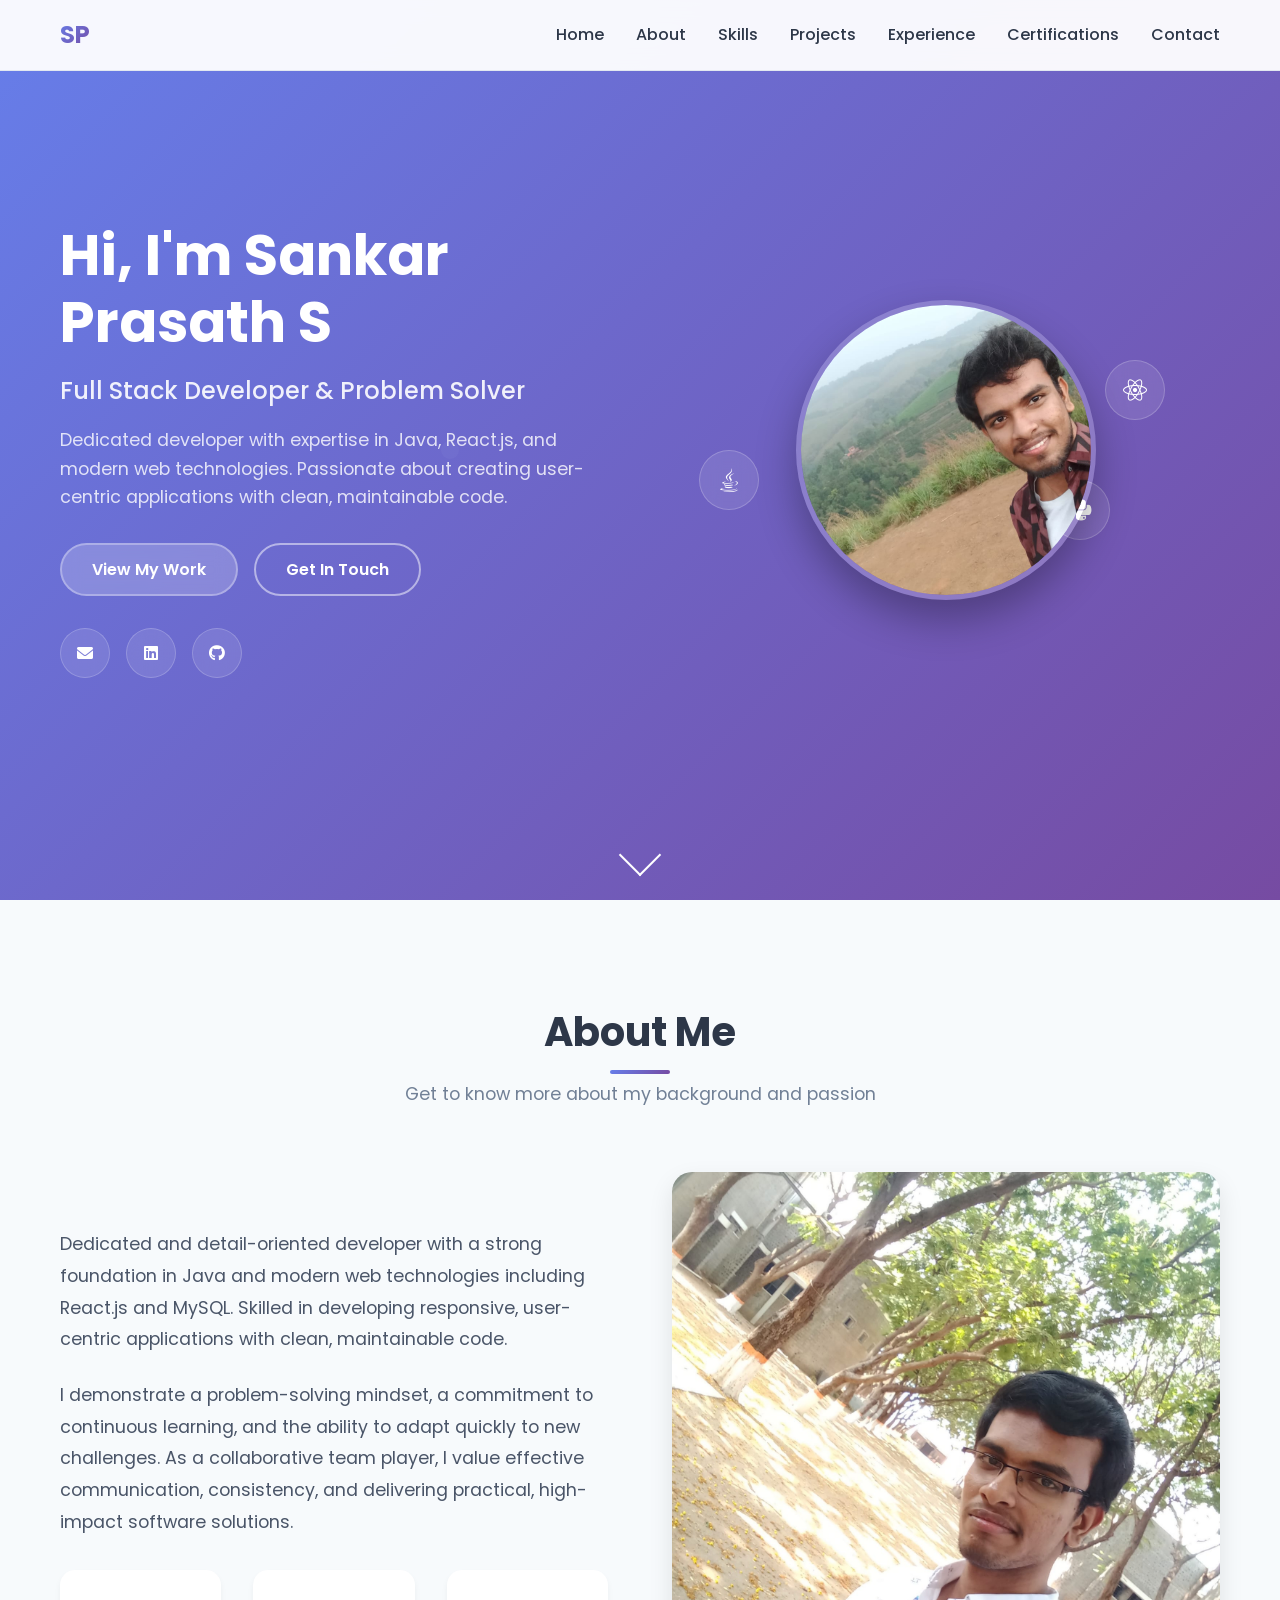
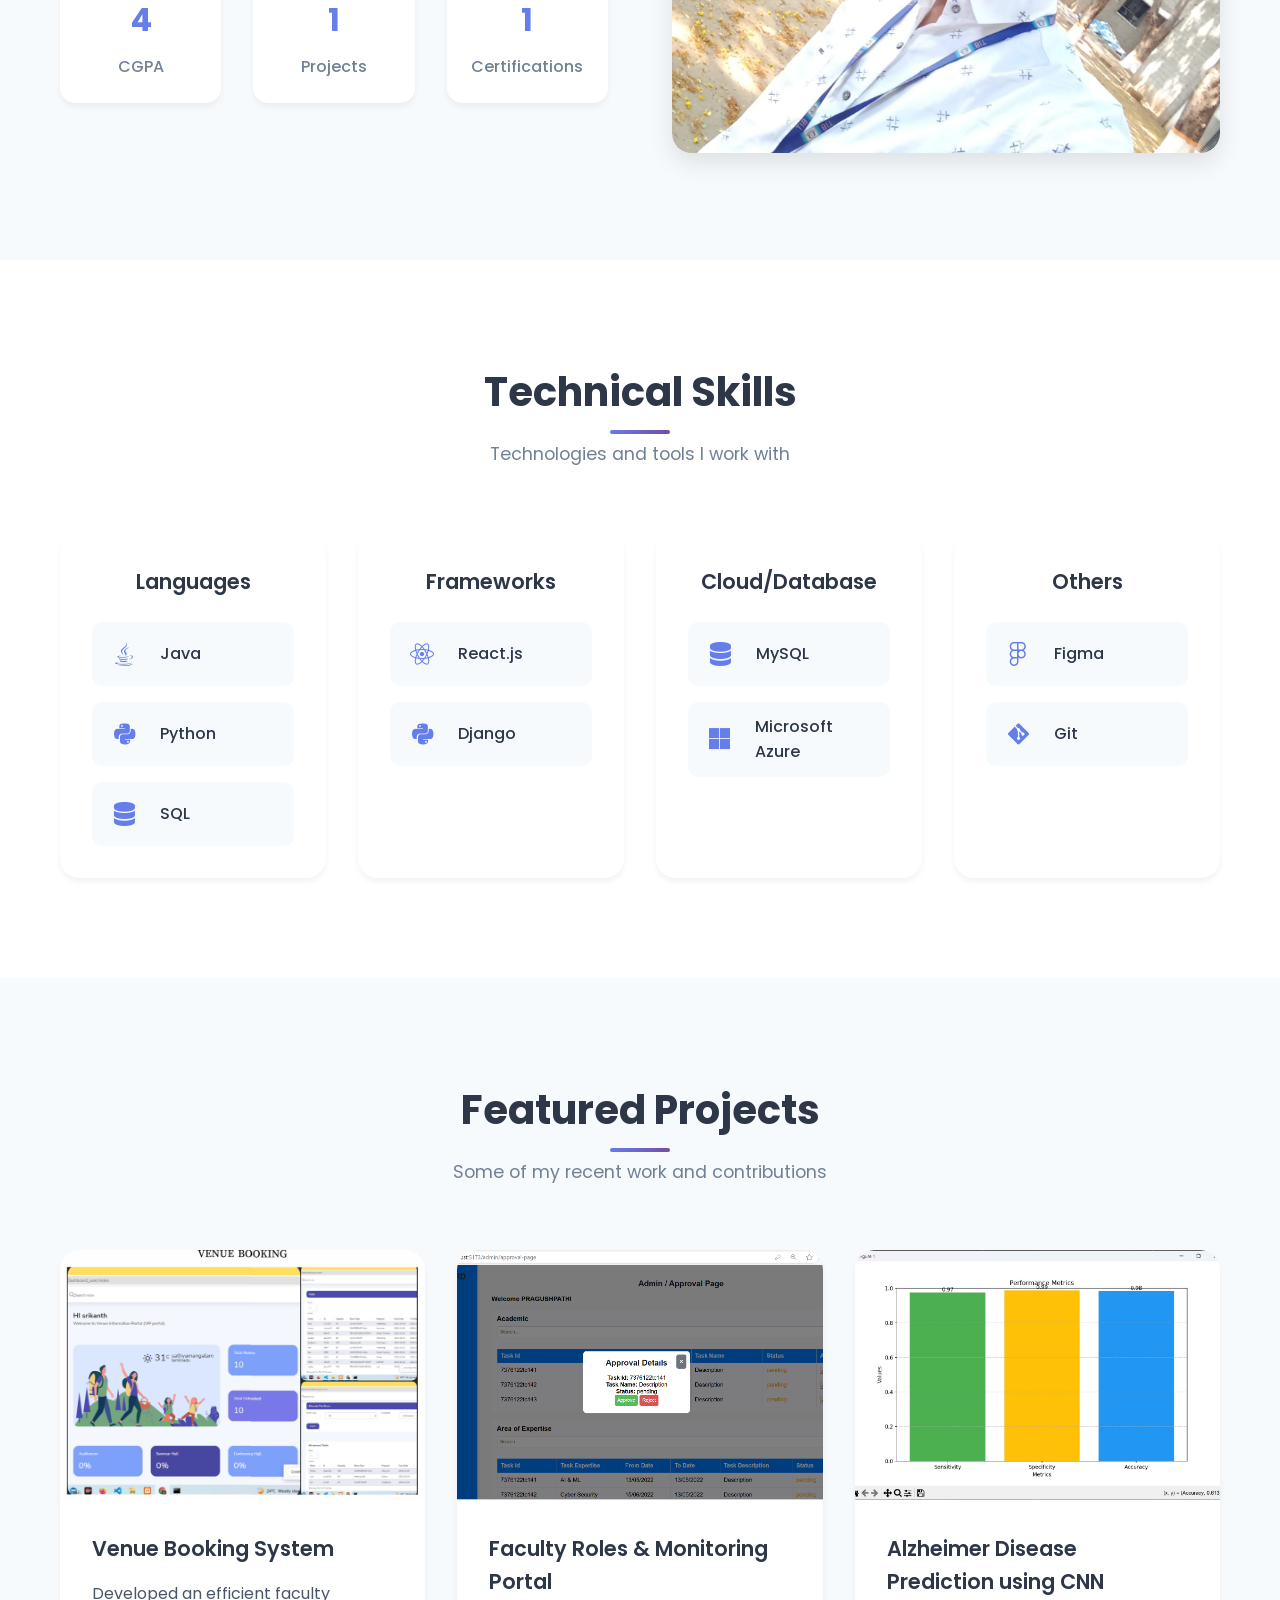
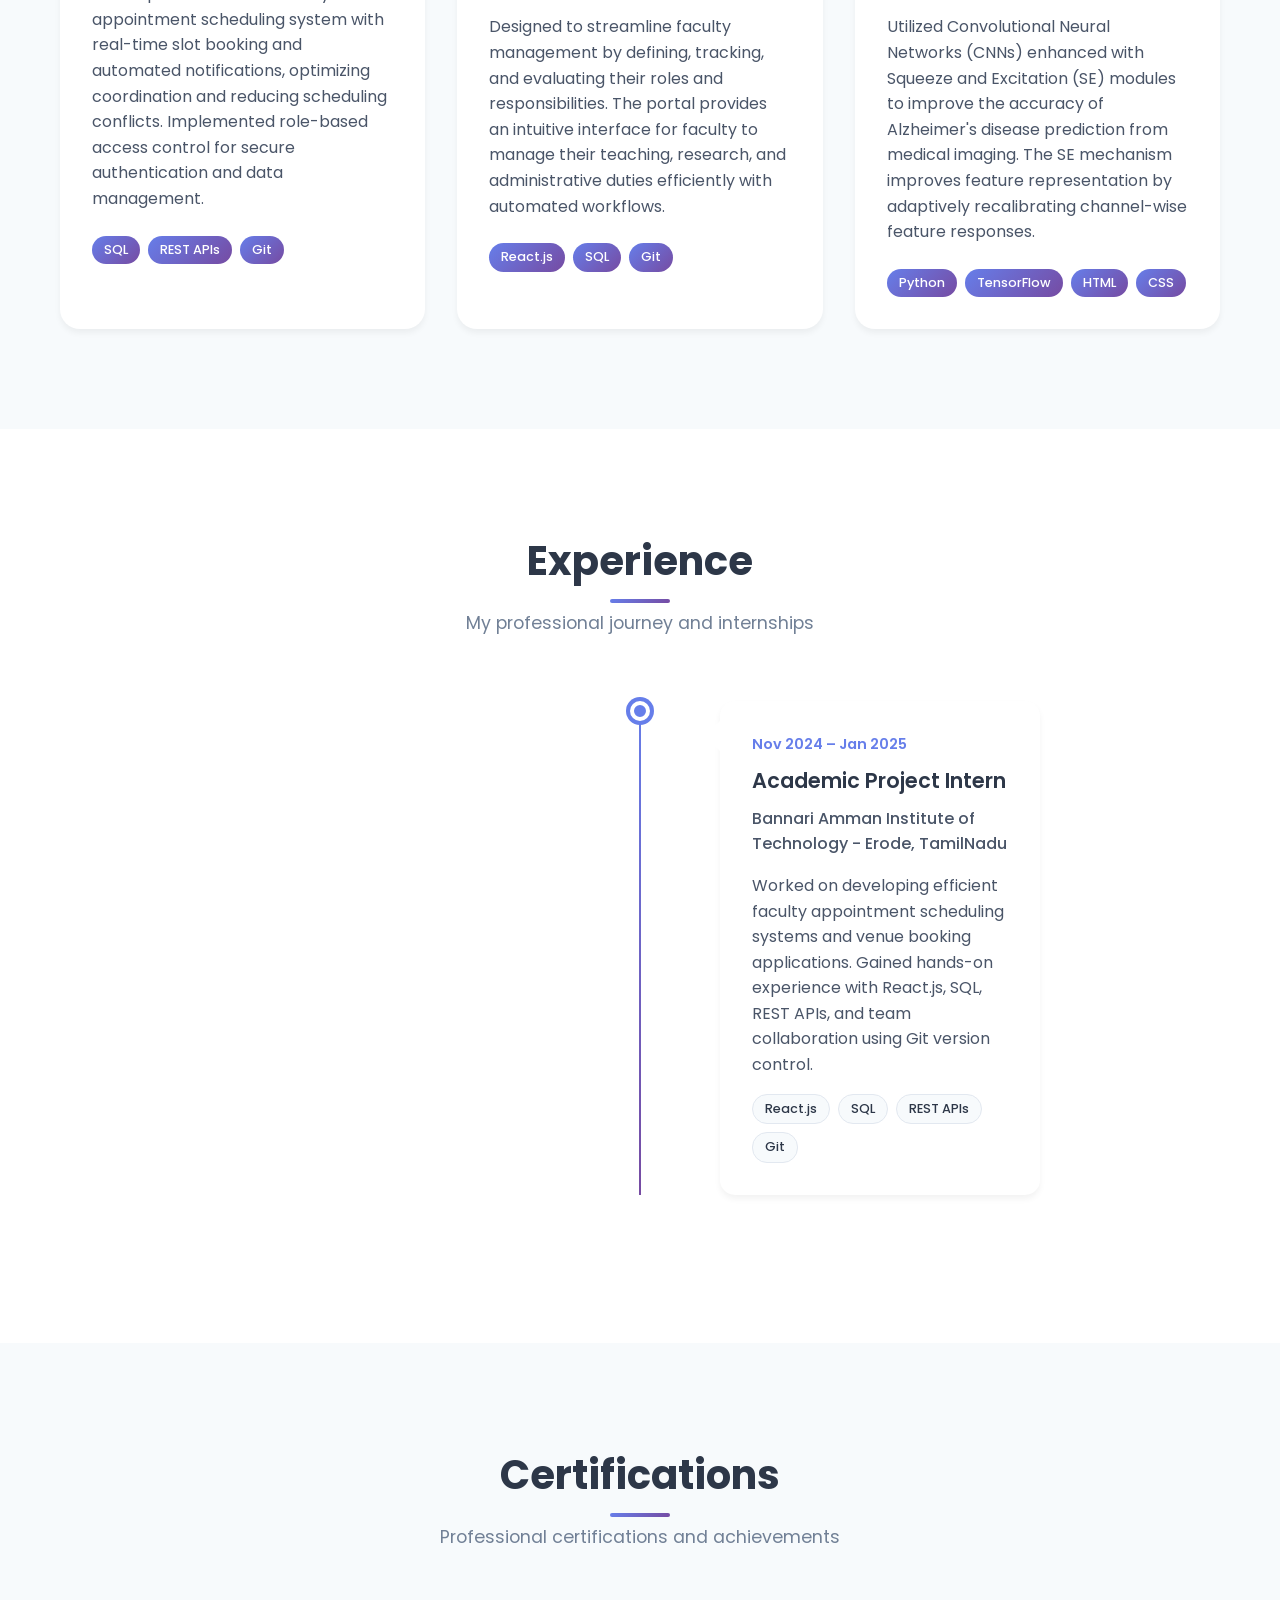
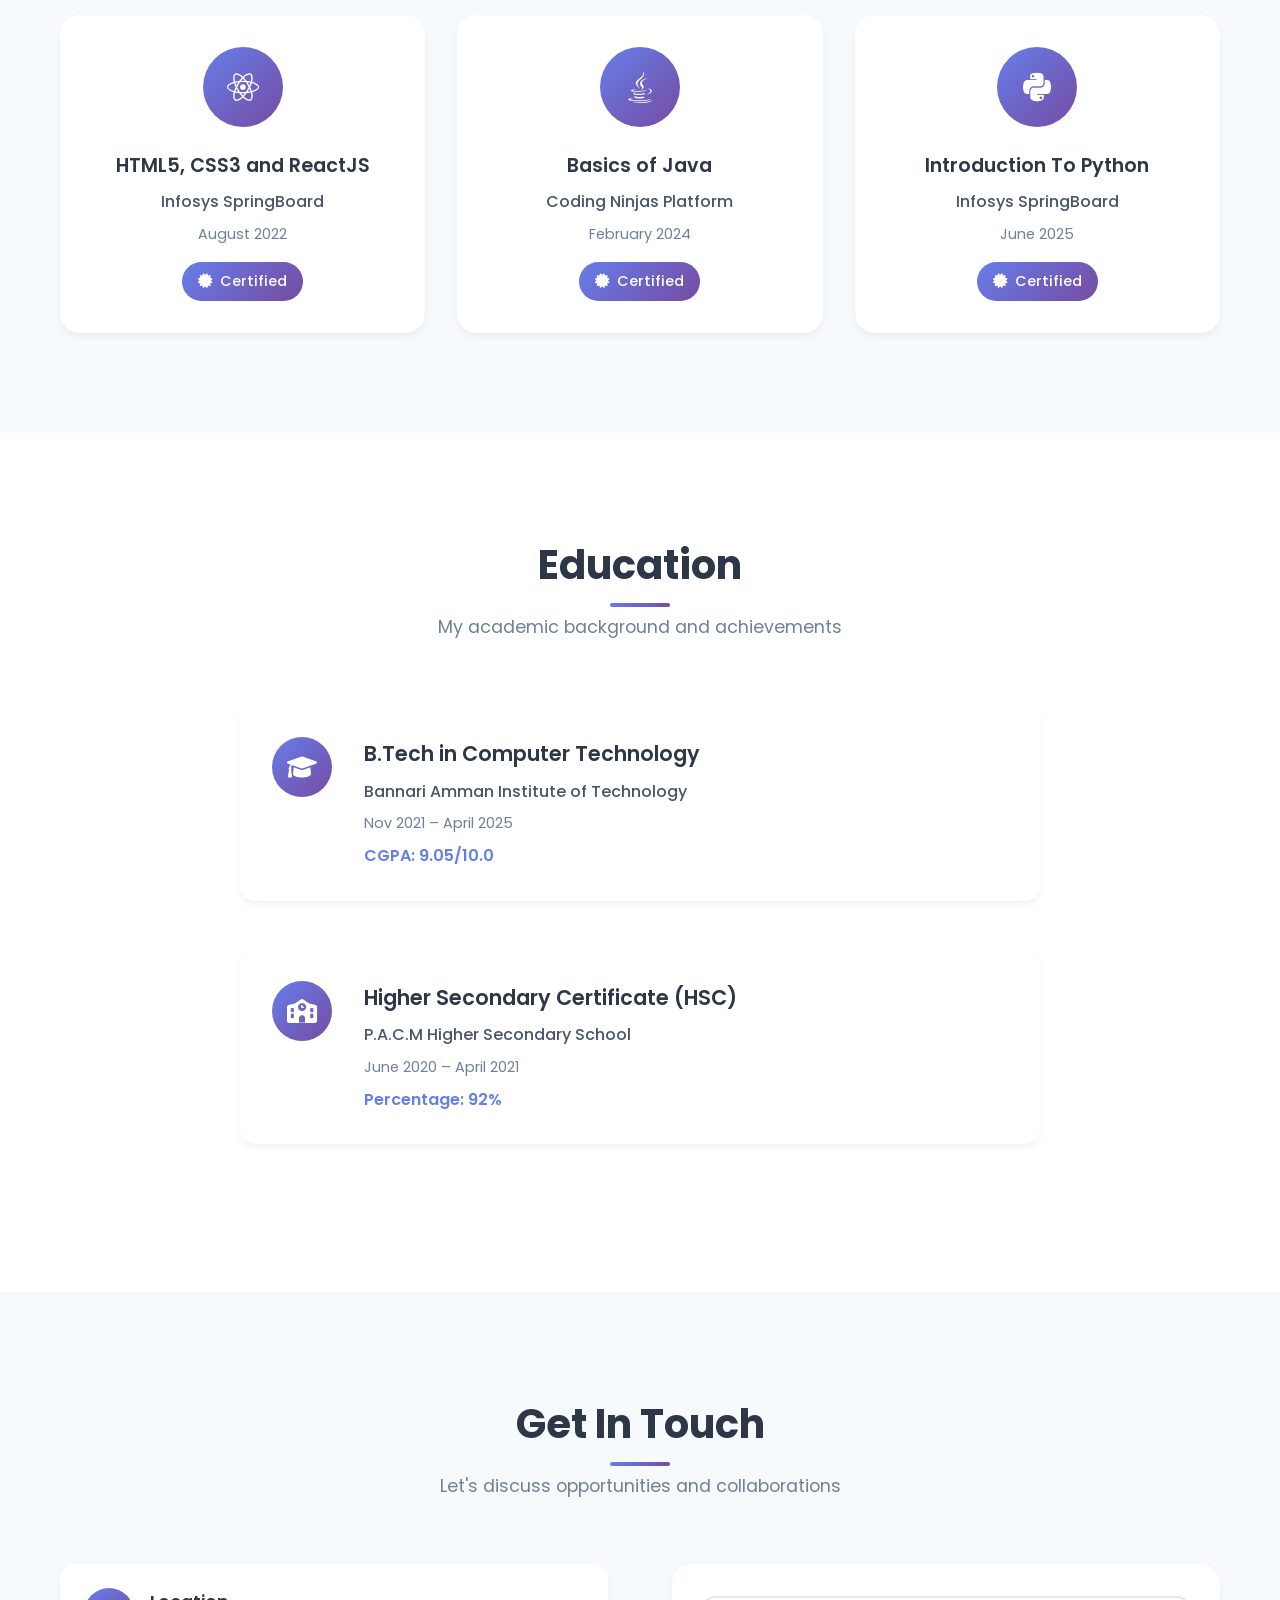
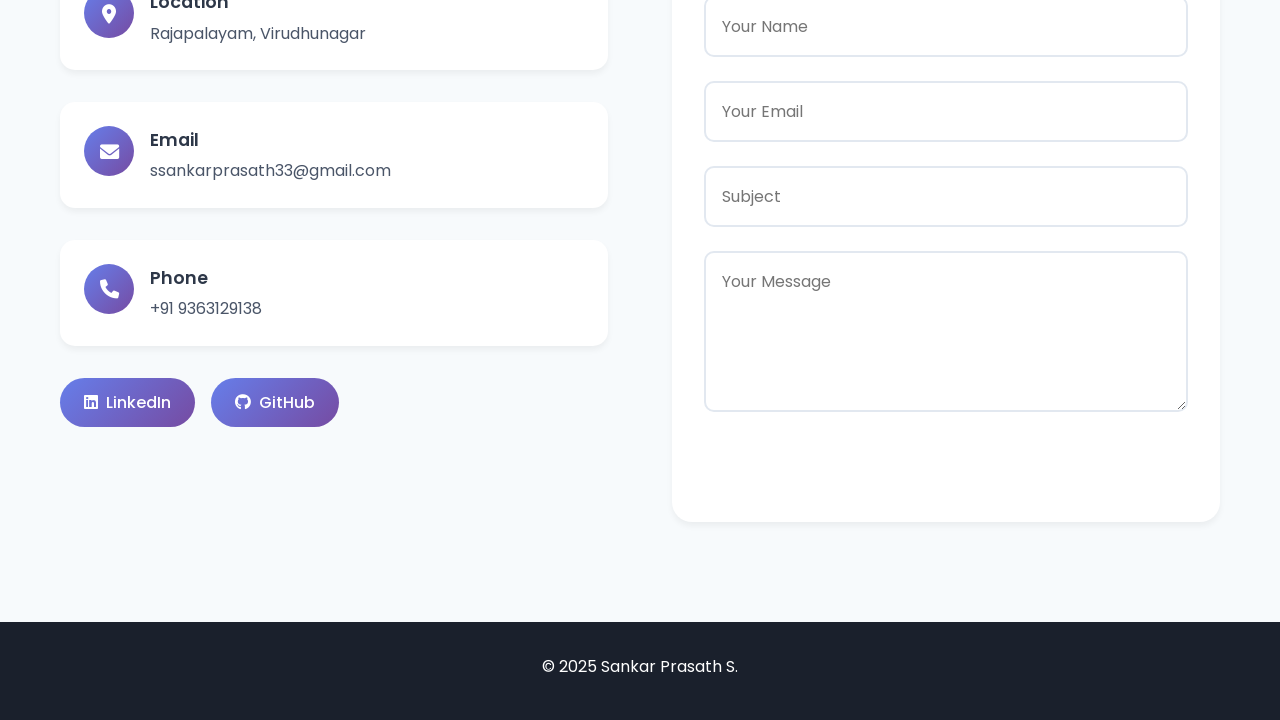
==== commit 213fa301: "Add files via upload" ====
--- a/index.html
+++ b/index.html
@@ -1,408 +1,504 @@
-<!DOCTYPE html>
-<html lang="en">
-<head>
-    <meta charset="UTF-8">
-    <meta http-equiv="X-UA-Compatible" content="IE=edge">
-    <meta name="viewport" content="width=device-width, initial-scale=1.0">
-    <meta name="keywords" content="jigar sable, portfolio, jigar, full stack dev, personal portfolio lifecodes, portfolio design, portfolio website, personal portfolio" />
-    <meta name="description" content="Welcome to Jigar's Portfolio. Full-Stack Web Developer and Android App Developer" />
-    <!-- Custom CSS -->
-    <link rel="stylesheet" href="./assets/css/style.css">
-    <!-- Font Awesome -->
-    <link rel="stylesheet" href="https://cdnjs.cloudflare.com/ajax/libs/font-awesome/5.15.3/css/all.min.css" integrity="sha512-iBBXm8fW90+nuLcSKlbmrPcLa0OT92xO1BIsZ+ywDWZCvqsWgccV3gFoRBv0z+8dLJgyAHIhR35VZc2oM/gI1w==" crossorigin="anonymous" referrerpolicy="no-referrer" />
-    <!-- Favicon -->
-    <link id='favicon' rel="shortcut icon" href="./assets/images/favicon.png" type="image/x-png">
-    <title>Portfolio | Sankar Prasath</title>
-</head>
-<body oncontextmenu="return false">
-
-<!-- pre loader -->
-<!-- <div class="loader-container">
-  <img draggable="false" src="./assets/images/preloader.gif" alt="">
-</div> -->
-
-<!-- navbar starts -->
-<header>
-        <a href="/" class="logo"><i class="fab fa-node-js"></i> Sankar</a>
-
-        <div id="menu" class="fas fa-bars"></div>
-        <nav class="navbar">
-            <ul>
-            <li><a class="active" href="#home">Home</a></li>
-            <li><a href="#about">About</a></li>
-            <li><a href="#skills">Skills</a></li>
-            <li><a href="#education">Education</a></li>
-            <li><a href="#work">Work</a></li>
-            <li><a href="#experience">Experience</a></li>
-            <li><a href="#contact">Contact</a></li>
-            </ul>
-        </nav>
-</header> 
-<!-- navbar ends -->
-
-
-<!-- hero section starts -->
-<section class="home" id="home">
-    <div id="particles-js"></div>
-
-    <div class="content">
-    <h2>Hi There,<br/> I'm Sankar  <span>Prasath</span></h2>
-    <p>i am into <span class="typing-text"></span></p>
-    <a href="#about" class="btn"><span>About Me</span>
-      <i class="fas fa-arrow-circle-down"></i>
-    </a>
-    <div class="socials">
-        <ul class="social-icons">
-          <li><a class="linkedin" aria-label="LinkedIn" href="/" target="_blank"><i class="fab fa-linkedin"></i></a></li> 
-          <li><a class="github" aria-label="GitHub" href="/" target="_blank"><i class="fab fa-github"></i></a></li>
-          <li><a class="twitter" aria-label="Twitter" href="/" target="_blank"><i class="fab fa-twitter"></i></a></li>
-          <li><a class="dev" aria-label="Dev" href="/" target="_blank"><i class="fab fa-dev"></i></a></li>
-        </ul>
-      </div>
-    </div>
-<div class="image">
-    <img draggable="false" class="tilt" src="./assets/images/hero.png" alt="">
-</div>
-</section>
-<!-- hero section ends -->
-
-<!-- <img draggable="false" class="tilt" src="./assets/images/profile2.jpg" alt=""> -->
-
-
-<!-- about section starts -->
-<section class="about" id="about">
-    <h2 class="heading"><i class="fas fa-user-alt"></i> About <span>Me</span></h2>
-    
-    <div class="row">
-
-    <div class="image">
-        <img draggable="false" class="tilt" src="./" alt="">
-    </div>
-    <div class="content">
-        <h3>I'm Sankar Prasath</h3>
-        <span class="tag">Full Stack Developer</span>
-        
-        <p>I am Computer Technology undergraduate from Bannari Amman Institute of Technology.
-          I am very passionate about improving my coding skills & developing applications & websites.
-          I build WebApps and Websites using MERN Stack.
-          Working for myself to improve my skills.
-          Love to build Full-Stack clones. </p>
-        
-        <div class="box-container">
-            <!-- <div class="box">
-              <p><span> age: </span> 20</p>
-              <p><span> phone : </span> +91 XXX-XXX-XXXX</p>
-            </div> -->
-            <div class="box">
-              <p><span> email : </span> ssankarprasath33@gmail.com</p>
-              <p><span> place : </span> TamilNadu, India - 636212</p>
-            </div>
-        </div>
-        
-        <div class="resumebtn">
-            <a href="https://drive.google.com/file/d/1rZiXl562q7aVyk1kJ2nO85YBAq8ixTiw/view" target="_blank" class="btn"><span>Resume</span>
-                <i class="fas fa-chevron-right"></i>
-            </a>
-        </div>
-
-    </div>
-    </div>
-</section>
-<!-- about section ends -->
-
-<!-- skills section starts -->
-<section class="skills" id="skills">
-
-    <h2 class="heading"><i class="fas fa-laptop-code"></i> Skills & <span>Abilities</span></h2>
-
-    <div class="container">
-          <div class="row" id="skillsContainer">
-
-            <div class="bar">
-              <div class="info">
-                <img src="https://img.icons8.com/color/48/000000/adobe-xd.png"/>
-                <span>AdobeXD</span>
-              </div>
-            </div>
-
-      </div>
-</div>
-</section>
-<!-- skills section ends -->
-
-
-<!-- education section starts -->
-<section class="education" id="education">
-
-  <h1 class="heading"><i class="fas fa-graduation-cap"></i> My <span>Education</span></h1>
-
-    <p class="qoute">Education is not the learning of facts, but the training of the mind to think.</p>
-
-    <div class="box-container">
-
-    <div class="box">
-        <div class="image">
-        <img draggable="false" src="./assets/images/educat/college.jpg" alt="">
-        </div>
-        <div class="content">
-        <h3>Bachelor of Engineering in Information Technology</h3>
-        <p>Zeal College of engineering and research | SPPU</p>
-        <h4>2020-2024 | Pursuing</h4>
-        </div>
-    </div>
-
-    <div class="box">
-      <div class="image">
-      <img draggable="false" src="./assets/images/educat/school.jpg" alt="">
-      </div>
-      <div class="content">
-      <h3>HSC Science | Informatic Practices</h3>
-      <p>Shri  L. G. Haria Multipurpose School | CBSE</p>
-      <h4>2018-2020 | Completed</h4>
-      </div>
-    </div>
-
-</div>
-</section>
-<!-- education section ends -->
-
-
-<!-- work project section starts -->
-<section class="work" id="work">
-
-  <h2 class="heading"><i class="fas fa-laptop-code"></i> Projects <span>Made</span></h2>
-
-  <div class="box-container">
-
-    <div class="box tilt">
-      <img draggable="false" src="./assets/images/projects/portfolio1.PNG" alt="" />
-      <div class="content">
-        <div class="tag">
-        <h3>Portfolio Website</h3>
-        </div>
-        <div class="desc">
-          <p>Personal portfolio website. Don't need much info about it, just scroll down. You're here only!</p>
-          <div class="btns">
-            <a href="#" class="btn" target="_blank"><i class="fas fa-eye"></i> View</a>
-            <a href="https://github.com/jigar-sable/Portfolio-Website" class="btn" target="_blank">Code <i class="fas fa-code"></i></a>
-          </div>
-        </div>
-      </div>
-    </div>
-
-</div>
-
-<div class="viewall">
-  <a href="/projects" class="btn"><span>View All</span>
-    <i class="fas fa-arrow-right"></i>
-</a>
-</div>
-
-</section>
-<!-- work project section ends -->
-
-<!-- experience section starts -->
-<section class="experience" id="experience">
-
-  <h2 class="heading"><i class="fas fa-briefcase"></i> Experience </h2>
-
-  <div class="timeline">
-
-    <div class="container right">
-      <div class="content">
-        <div class="tag">
-          <h2>Self Employed</h2>
-        </div>
-        <div class="desc">
-            <h3>Full Stack Developer</h3>
-            <p>Oct 2021 - present</p>
-        </div>
-      </div>
-    </div>
-
-    <div class="container left">
-      <div class="content">
-        <div class="tag">
-          <h2>Mapstreak Flyseas</h2>
-        </div>
-        <div class="desc">
-            <h3>Web Developer | Internship</h3>
-            <p>June 2021 - Dec 2021</p>
-        </div>
-      </div>
-    </div>
-
-    <div class="container right">
-      <div class="content">
-        <div class="tag">
-          <h2>The Spark Foundation</h2>
-        </div>
-        <div class="desc">
-            <h3>Website Developer | Internship</h3>
-            <p>May 2021 - June 2021</p>
-        </div>
-      </div>
-    </div>
-
-    <div class="container left">
-      <div class="content">
-        <div class="tag">
-          <h2>The Spark Foundation</h2>
-        </div>
-        <div class="desc">
-            <h3>Mobile Application Developer | Internship</h3>
-            <p>April 2021 - May 2021</p>
-        </div>
-      </div>
-    </div>
-
-    <div class="container right">
-      <div class="content">
-        <div class="tag">
-          <h2>Frshr Technologies</h2>
-        </div>
-        <div class="desc">
-            <h3>Wordpress Developer | Internship</h3>
-            <p>April 2021 - April 2021</p>
-        </div>
-      </div>
-    </div>
-
-    <div class="container left">
-      <div class="content">
-        <div class="tag">
-          <h2>WonderingBlog</h2>
-        </div>
-        <div class="desc">
-            <h3>Web Development & SEO | Internship</h3>
-            <p>March 2021 - April 2021</p>
-        </div>
-      </div>
-    </div>
-  </div>
-
-  <div class="morebtn">
-    <a href="/experience" class="btn"><span>View All</span>
-      <i class="fas fa-arrow-right"></i>
-  </a>
-  </div>
-
-</div>
-
-</section>
-<!-- experience section ends -->
-
-<!-- contact section starts -->
-<section class="contact" id="contact">
-  
-  <h2 class="heading"><i class="fas fa-headset"></i> Get in <span>Touch</span></h2>
-
-  <div class="container">
-    <div class="content">
-      <div class="image-box">
-        <img draggable="false" src="./assets/images/contact1.png" alt="">
-      </div>
-    <form id="contact-form">
-      
-      <div class="form-group">
-        <div class="field">
-          <input type="text" name="name" placeholder="Name" required>
-          <i class='fas fa-user'></i>
-        </div>
-        <div class="field">
-          <input type="text" name="email" placeholder="Email" required>
-          <i class='fas fa-envelope'></i>
-        </div>
-        <div class="field">
-          <input type="text" name="phone" placeholder="Phone">
-          <i class='fas fa-phone-alt'></i>
-        </div>
-        <div class="message">
-        <textarea placeholder="Message" name="message" required></textarea>
-        <i class="fas fa-comment-dots"></i>
-        </div>
-        </div>
-      <div class="button-area">
-        <button type="submit">
-          Submit <i class="fa fa-paper-plane"></i></button>
-      </div>
-    </form>
-  </div>
-  </div>
-</section>
-<!-- contact section ends -->
-
-
-<!-- footer section starts -->
-<section class="footer">
-
-  <div class="box-container">
-
-      <div class="box">
-          <h3>Sankar Prasath Portfolio</h3>
-          <p>Thank you for visiting my personal portfolio website. Connect with me over socials. <br/> <br/> Keep Rising 🚀. Connect with me over live chat!</p>
-      </div>
-
-      <div class="box">
-          <h3>quick links</h3>
-          <a href="#home"><i class="fas fa-chevron-circle-right"></i> home</a>
-          <a href="#about"><i class="fas fa-chevron-circle-right"></i> about</a>
-          <a href="#skills"><i class="fas fa-chevron-circle-right"></i> skills</a>
-          <a href="#education"><i class="fas fa-chevron-circle-right"></i> education</a>
-          <a href="#projects"><i class="fas fa-chevron-circle-right"></i> projects</a>
-          <a href="#experience"><i class="fas fa-chevron-circle-right"></i> experience</a>
-      </div>
-
-      <div class="box">
-          <h3>contact info</h3>
-          <p> <i class="fas fa-phone"></i>+91 XXX-XXX-XXXX</p>
-          <p> <i class="fas fa-envelope"></i>ssankarprasath33@gmail.com</p>
-          <p> <i class="fas fa-map-marked-alt"></i>TamilNadu, India-636212</p>
-          <div class="share">
-
-              <a href="https://www.linkedin.com/in/jigar-sable" class="fab fa-linkedin" aria-label="LinkedIn" target="_blank"></a>
-              <a href="https://github.com/jigar-sable" class="fab fa-github" aria-label="GitHub" target="_blank"></a>
-              <a href="mailto:jigarsable21@gmail.com" class="fas fa-envelope" aria-label="Mail" target="_blank"></a>
-          </div>
-      </div>
-  </div>
-
-  <h1 class="credit">Designed with <i class="fa fa-heart pulse"></i> by <a href="https://www.linkedin.com/in/jigar-sable"> Sankar Prasath</a></h1>
-
-</section>
-<!-- footer section ends -->
-
-
-<!-- scroll top btn -->
-<a href="#home" aria-label="ScrollTop" class="fas fa-angle-up" id="scroll-top"></a>
-<!-- scroll back to top -->
-
-
-<!-- ==== ALL MAJOR JAVASCRIPT CDNS STARTS ==== -->
-<!-- jquery cdn -->
-<script src="https://cdnjs.cloudflare.com/ajax/libs/jquery/3.6.0/jquery.min.js" integrity="sha512-894YE6QWD5I59HgZOGReFYm4dnWc1Qt5NtvYSaNcOP+u1T9qYdvdihz0PPSiiqn/+/3e7Jo4EaG7TubfWGUrMQ==" crossorigin="anonymous" referrerpolicy="no-referrer"></script>
-
-<!-- typed.js cdn -->
-<script src="https://cdnjs.cloudflare.com/ajax/libs/typed.js/2.0.5/typed.min.js" integrity="sha512-1KbKusm/hAtkX5FScVR5G36wodIMnVd/aP04af06iyQTkD17szAMGNmxfNH+tEuFp3Og/P5G32L1qEC47CZbUQ==" crossorigin="anonymous" referrerpolicy="no-referrer"></script>
-
-<!-- particle.js links -->
-<script src="./assets/js/particles.min.js"></script>
-<script src="./assets/js/app.js"></script>
-
-<!-- vanilla tilt.js links -->
-<script src="https://cdnjs.cloudflare.com/ajax/libs/vanilla-tilt/1.7.0/vanilla-tilt.min.js" integrity="sha512-SttpKhJqONuBVxbRcuH0wezjuX+BoFoli0yPsnrAADcHsQMW8rkR84ItFHGIkPvhnlRnE2FaifDOUw+EltbuHg==" crossorigin="anonymous" referrerpolicy="no-referrer"></script>
-
-<!-- scroll reveal anim -->
-<script src="https://unpkg.com/scrollreveal"></script>
-
-<script
-      type="text/javascript"
-      src="https://cdn.jsdelivr.net/npm/emailjs-com@3/dist/email.min.js"
-    ></script>
-
-<!-- ==== ALL MAJOR JAVASCRIPT CDNS ENDS ==== -->
-
-<script src="./assets/js/script.js"></script>
-
-</body>
-</html>
+<!DOCTYPE html>
+<html lang="en">
+<head>
+    <meta charset="UTF-8">
+    <meta name="viewport" content="width=device-width, initial-scale=1.0">
+    <title>Sankar Prasath S - Portfolio</title>
+    <link rel="stylesheet" href="styles.css">
+    <link href="https://cdnjs.cloudflare.com/ajax/libs/font-awesome/6.0.0/css/all.min.css" rel="stylesheet">
+    <link href="https://fonts.googleapis.com/css2?family=Poppins:wght@300;400;500;600;700&display=swap" rel="stylesheet">
+</head>
+<body>
+    <!-- Navigation -->
+    <nav class="navbar">
+        <div class="nav-container">
+            <div class="nav-logo">
+                <span class="logo-text">SP</span>
+            </div>
+            <div class="nav-menu" id="nav-menu">
+                <a href="#home" class="nav-link">Home</a>
+                <a href="#about" class="nav-link">About</a>
+                <a href="#skills" class="nav-link">Skills</a>
+                <a href="#projects" class="nav-link">Projects</a>
+                <a href="#experience" class="nav-link">Experience</a>
+                <a href="#certifications" class="nav-link">Certifications</a>
+                <a href="#contact" class="nav-link">Contact</a>
+            </div>
+            <div class="hamburger" id="hamburger">
+                <span class="bar"></span>
+                <span class="bar"></span>
+                <span class="bar"></span>
+            </div>
+        </div>
+    </nav>
+
+    <!-- Hero Section -->
+    <section id="home" class="hero">
+        <div class="hero-container">
+            <div class="hero-content">
+                <div class="hero-text">
+                    <h1 class="hero-title">
+                        Hi, I'm Sankar Prasath S
+                    </h1>
+                    <p class="hero-subtitle">Full Stack Developer & Problem Solver</p>
+                    <p class="hero-description">
+                        Dedicated developer with expertise in Java, React.js, and modern web technologies. 
+                        Passionate about creating user-centric applications with clean, maintainable code.
+                    </p>
+                    <div class="hero-buttons">
+                        <a href="#projects" class="btn btn-primary">View My Work</a>
+                        <a href="#contact" class="btn btn-secondary">Get In Touch</a>
+                    </div>
+                    <div class="social-links">
+                        <a href="mailto:ssankarprasath33@gmail.com" class="social-link">
+                            <i class="fas fa-envelope"></i>
+                        </a>
+                        <a href="https://linkedin.com/in/sankar-prasath/" class="social-link" target="_blank">
+                            <i class="fab fa-linkedin"></i>
+                        </a>
+                        <a href="https://github.com/SankarPrasathSaravanan/" class="social-link" target="_blank">
+                            <i class="fab fa-github"></i>
+                        </a>
+                    </div>
+                </div>
+                <div class="hero-image">
+                    <div class="profile-card">
+                        <div class="profile-img">
+                            <img src="image2.jpg" alt="Sankar Prasath S">
+                        </div>
+                        <div class="floating-elements">
+                            <div class="floating-icon" style="--delay: 0s">
+                                <i class="fab fa-react"></i>
+                            </div>
+                            <div class="floating-icon" style="--delay: 1s">
+                                <i class="fab fa-java"></i>
+                            </div>
+                            <div class="floating-icon" style="--delay: 2s">
+                                <i class="fab fa-python"></i>
+                            </div>
+                        </div>
+                    </div>
+                </div>
+            </div>
+        </div>
+        <div class="scroll-indicator">
+            <div class="scroll-arrow"></div>
+        </div>
+    </section>
+
+    <!-- About Section -->
+    <section id="about" class="about">
+        <div class="container">
+            <div class="section-header">
+                <h2 class="section-title">About Me</h2>
+                <p class="section-subtitle">Get to know more about my background and passion</p>
+            </div>
+            <div class="about-content">
+                <div class="about-text">
+                    <p class="about-description">
+                        Dedicated and detail-oriented developer with a strong foundation in Java and modern web technologies including 
+                        React.js and MySQL. Skilled in developing responsive, user-centric applications with clean, maintainable code.
+                    </p>
+                    <p class="about-description">
+                        I demonstrate a problem-solving mindset, a commitment to continuous learning, and the ability to adapt quickly to 
+                        new challenges. As a collaborative team player, I value effective communication, consistency, and delivering 
+                        practical, high-impact software solutions.
+                    </p>
+                    <div class="about-stats">
+                        <div class="stat-item">
+                            <h3>9.05</h3>
+                            <p>CGPA</p>
+                        </div>
+                        <div class="stat-item">
+                            <h3>3+</h3>
+                            <p>Projects</p>
+                        </div>
+                        <div class="stat-item">
+                            <h3>3</h3>
+                            <p>Certifications</p>
+                        </div>
+                    </div>
+                </div>
+                <div class="about-image">
+                    <img src="image1.jpg" alt="About Sankar Prasath">
+                </div>
+            </div>
+        </div>
+    </section>
+
+    <!-- Skills Section -->
+    <section id="skills" class="skills">
+        <div class="container">
+            <div class="section-header">
+                <h2 class="section-title">Technical Skills</h2>
+                <p class="section-subtitle">Technologies and tools I work with</p>
+            </div>
+            <div class="skills-grid">
+                <div class="skill-category">
+                    <h3 class="category-title">Languages</h3>
+                    <div class="skills-list">
+                        <div class="skill-item">
+                            <div class="skill-icon">
+                                <i class="fab fa-java"></i>
+                            </div>
+                            <span>Java</span>
+                        </div>
+                        <div class="skill-item">
+                            <div class="skill-icon">
+                                <i class="fab fa-python"></i>
+                            </div>
+                            <span>Python</span>
+                        </div>
+                        <div class="skill-item">
+                            <div class="skill-icon">
+                                <i class="fas fa-database"></i>
+                            </div>
+                            <span>SQL</span>
+                        </div>
+                    </div>
+                </div>
+                <div class="skill-category">
+                    <h3 class="category-title">Frameworks</h3>
+                    <div class="skills-list">
+                        <div class="skill-item">
+                            <div class="skill-icon">
+                                <i class="fab fa-react"></i>
+                            </div>
+                            <span>React.js</span>
+                        </div>
+                        <div class="skill-item">
+                            <div class="skill-icon">
+                                <i class="fab fa-python"></i>
+                            </div>
+                            <span>Django</span>
+                        </div>
+                    </div>
+                </div>
+                <div class="skill-category">
+                    <h3 class="category-title">Cloud/Database</h3>
+                    <div class="skills-list">
+                        <div class="skill-item">
+                            <div class="skill-icon">
+                                <i class="fas fa-database"></i>
+                            </div>
+                            <span>MySQL</span>
+                        </div>
+                        <div class="skill-item">
+                            <div class="skill-icon">
+                                <i class="fab fa-microsoft"></i>
+                            </div>
+                            <span>Microsoft Azure</span>
+                        </div>
+                    </div>
+                </div>
+                <div class="skill-category">
+                    <h3 class="category-title">Others</h3>
+                    <div class="skills-list">
+                        <div class="skill-item">
+                            <div class="skill-icon">
+                                <i class="fab fa-figma"></i>
+                            </div>
+                            <span>Figma</span>
+                        </div>
+                        <div class="skill-item">
+                            <div class="skill-icon">
+                                <i class="fab fa-git-alt"></i>
+                            </div>
+                            <span>Git</span>
+                        </div>
+                    </div>
+                </div>
+            </div>
+        </div>
+    </section>
+
+    <!-- Projects Section -->
+    <section id="projects" class="projects">
+        <div class="container">
+            <div class="section-header">
+                <h2 class="section-title">Featured Projects</h2>
+                <p class="section-subtitle">Some of my recent work and contributions</p>
+            </div>
+            <div class="projects-grid">
+                <div class="project-card">
+                    <div class="project-image">
+                        <img src="venuebooking.png" alt="Venue Booking System">
+                        <div class="project-overlay">
+                            <a href="https://github.com/SankarPrasathSaravanan/ClassRoom_VenueBooking_WebApp" class="project-link" target="_blank">
+                                <i class="fab fa-github"></i>
+                            </a>
+                        </div>
+                    </div>
+                    <div class="project-content">
+                        <h3 class="project-title">Venue Booking System</h3>
+                        <p class="project-description">
+                            Developed an efficient faculty appointment scheduling system with real-time slot booking and automated 
+                            notifications, optimizing coordination and reducing scheduling conflicts. Implemented role-based access 
+                            control for secure authentication and data management.
+                        </p>
+                        <div class="project-tech">
+                            <span class="tech-tag">SQL</span>
+                            <span class="tech-tag">REST APIs</span>
+                            <span class="tech-tag">Git</span>
+                        </div>
+                    </div>
+                </div>
+
+                <div class="project-card">
+                    <div class="project-image">
+                        <img src="faculty.png" alt="Faculty Portal">
+                        <div class="project-overlay">
+                            <a href="https://github.com/SankarPrasathSaravanan/Faculty-roles-and-responsibility-portal" class="project-link" target="_blank">
+                                <i class="fab fa-github"></i>
+                            </a>
+                        </div>
+                    </div>
+                    <div class="project-content">
+                        <h3 class="project-title">Faculty Roles & Monitoring Portal</h3>
+                        <p class="project-description">
+                            Designed to streamline faculty management by defining, tracking, and evaluating their roles and responsibilities. 
+                            The portal provides an intuitive interface for faculty to manage their teaching, research, and administrative 
+                            duties efficiently with automated workflows.
+                        </p>
+                        <div class="project-tech">
+                            <span class="tech-tag">React.js</span>
+                            <span class="tech-tag">SQL</span>
+                            <span class="tech-tag">Git</span>
+                        </div>
+                    </div>
+                </div>
+
+                <div class="project-card">
+                    <div class="project-image">
+                        <img src="disease.jpg" alt="Alzheimer Disease Prediction">
+                        <div class="project-overlay">
+                            <a href="https://github.com/SankarPrasathSaravanan/Alzheimer-Disease-prediction" class="project-link" target="_blank">
+                                <i class="fab fa-github"></i>
+                            </a>
+                        </div>
+                    </div>
+                    <div class="project-content">
+                        <h3 class="project-title">Alzheimer Disease Prediction using CNN</h3>
+                        <p class="project-description">
+                            Utilized Convolutional Neural Networks (CNNs) enhanced with Squeeze and Excitation (SE) modules to 
+                            improve the accuracy of Alzheimer's disease prediction from medical imaging. The SE mechanism improves 
+                            feature representation by adaptively recalibrating channel-wise feature responses.
+                        </p>
+                        <div class="project-tech">
+                            <span class="tech-tag">Python</span>
+                            <span class="tech-tag">TensorFlow</span>
+                            <span class="tech-tag">HTML</span>
+                            <span class="tech-tag">CSS</span>
+                        </div>
+                    </div>
+                </div>
+            </div>
+        </div>
+    </section>
+
+    <!-- Experience Section -->
+    <section id="experience" class="experience">
+        <div class="container">
+            <div class="section-header">
+                <h2 class="section-title">Experience</h2>
+                <p class="section-subtitle">My professional journey and internships</p>
+            </div>
+            <div class="timeline">
+                <div class="timeline-item">
+                    <div class="timeline-dot"></div>
+                    <div class="timeline-content">
+                        <div class="timeline-date">Nov 2024 – Jan 2025</div>
+                        <h3 class="timeline-title">Academic Project Intern</h3>
+                        <h4 class="timeline-company">Bannari Amman Institute of Technology - Erode, TamilNadu</h4>
+                        <p class="timeline-description">
+                            Worked on developing efficient faculty appointment scheduling systems and venue booking applications. 
+                            Gained hands-on experience with React.js, SQL, REST APIs, and team collaboration using Git version control.
+                        </p>
+                        <div class="timeline-skills">
+                            <span class="skill-badge">React.js</span>
+                            <span class="skill-badge">SQL</span>
+                            <span class="skill-badge">REST APIs</span>
+                            <span class="skill-badge">Git</span>
+                        </div>
+                    </div>
+                </div>
+            </div>
+        </div>
+    </section>
+
+    <!-- Certifications Section -->
+    <section id="certifications" class="certifications">
+        <div class="container">
+            <div class="section-header">
+                <h2 class="section-title">Certifications</h2>
+                <p class="section-subtitle">Professional certifications and achievements</p>
+            </div>
+            <div class="certifications-grid">
+                <div class="certification-card">
+                    <div class="cert-icon">
+                        <i class="fab fa-react"></i>
+                    </div>
+                    <div class="cert-content">
+                        <h3 class="cert-title">HTML5, CSS3 and ReactJS</h3>
+                        <p class="cert-issuer">Infosys SpringBoard</p>
+                        <p class="cert-date">August 2022</p>
+                        <div class="cert-badge">
+                            <i class="fas fa-certificate"></i>
+                            <span>Certified</span>
+                        </div>
+                    </div>
+                </div>
+
+                <div class="certification-card">
+                    <div class="cert-icon">
+                        <i class="fab fa-java"></i>
+                    </div>
+                    <div class="cert-content">
+                        <h3 class="cert-title">Basics of Java</h3>
+                        <p class="cert-issuer">Coding Ninjas Platform</p>
+                        <p class="cert-date">February 2024</p>
+                        <div class="cert-badge">
+                            <i class="fas fa-certificate"></i>
+                            <span>Certified</span>
+                        </div>
+                    </div>
+                </div>
+
+                <div class="certification-card">
+                    <div class="cert-icon">
+                        <i class="fab fa-python"></i>
+                    </div>
+                    <div class="cert-content">
+                        <h3 class="cert-title">Introduction To Python</h3>
+                        <p class="cert-issuer">Infosys SpringBoard</p>
+                        <p class="cert-date">June 2025</p>
+                        <div class="cert-badge">
+                            <i class="fas fa-certificate"></i>
+                            <span>Certified</span>
+                        </div>
+                    </div>
+                </div>
+            </div>
+        </div>
+    </section>
+
+    <!-- Education Section -->
+    <section id="education" class="education">
+        <div class="container">
+            <div class="section-header">
+                <h2 class="section-title">Education</h2>
+                <p class="section-subtitle">My academic background and achievements</p>
+            </div>
+            <div class="education-timeline">
+                <div class="education-item">
+                    <div class="education-icon">
+                        <i class="fas fa-graduation-cap"></i>
+                    </div>
+                    <div class="education-content">
+                        <h3 class="education-degree">B.Tech in Computer Technology</h3>
+                        <h4 class="education-school">Bannari Amman Institute of Technology</h4>
+                        <p class="education-date">Nov 2021 – April 2025</p>
+                        <p class="education-grade">CGPA: 9.05/10.0</p>
+                    </div>
+                </div>
+
+                <div class="education-item">
+                    <div class="education-icon">
+                        <i class="fas fa-school"></i>
+                    </div>
+                    <div class="education-content">
+                        <h3 class="education-degree">Higher Secondary Certificate (HSC)</h3>
+                        <h4 class="education-school">P.A.C.M Higher Secondary School</h4>
+                        <p class="education-date">June 2020 – April 2021</p>
+                        <p class="education-grade">Percentage: 92%</p>
+                    </div>
+                </div>
+            </div>
+        </div>
+    </section>
+
+    <!-- Contact Section -->
+    <section id="contact" class="contact">
+        <div class="container">
+            <div class="section-header">
+                <h2 class="section-title">Get In Touch</h2>
+                <p class="section-subtitle">Let's discuss opportunities and collaborations</p>
+            </div>
+            <div class="contact-content">
+                <div class="contact-info">
+                    <div class="contact-item">
+                        <div class="contact-icon">
+                            <i class="fas fa-map-marker-alt"></i>
+                        </div>
+                        <div class="contact-details">
+                            <h3>Location</h3>
+                            <p>Rajapalayam, Virudhunagar</p>
+                        </div>
+                    </div>
+
+                    <div class="contact-item">
+                        <div class="contact-icon">
+                            <i class="fas fa-envelope"></i>
+                        </div>
+                        <div class="contact-details">
+                            <h3>Email</h3>
+                            <p>ssankarprasath33@gmail.com</p>
+                        </div>
+                    </div>
+
+                    <div class="contact-item">
+                        <div class="contact-icon">
+                            <i class="fas fa-phone"></i>
+                        </div>
+                        <div class="contact-details">
+                            <h3>Phone</h3>
+                            <p>+91 9363129138</p>
+                        </div>
+                    </div>
+
+                    <div class="contact-social">
+                        <a href="https://linkedin.com/in/sankar-prasath/" class="social-btn" target="_blank">
+                            <i class="fab fa-linkedin"></i>
+                            LinkedIn
+                        </a>
+                        <a href="https://github.com/SankarPrasathSaravanan/" class="social-btn" target="_blank">
+                            <i class="fab fa-github"></i>
+                            GitHub
+                        </a>
+                    </div>
+                </div>
+
+                <div class="contact-form">
+                    <form id="contactForm">
+                        <div class="form-group">
+                            <input type="text" id="name" name="name" placeholder="Your Name" required>
+                        </div>
+                        <div class="form-group">
+                            <input type="email" id="email" name="email" placeholder="Your Email" required>
+                        </div>
+                        <div class="form-group">
+                            <input type="text" id="subject" name="subject" placeholder="Subject" required>
+                        </div>
+                        <div class="form-group">
+                            <textarea id="message" name="message" placeholder="Your Message" rows="5" required></textarea>
+                        </div>
+                        <button type="submit" class="btn btn-primary">Send Message</button>
+                    </form>
+                </div>
+            </div>
+        </div>
+    </section>
+
+    <!-- Footer -->
+    <footer class="footer">
+        <div class="container">
+            <div class="footer-content">
+                <p>&copy; 2025 Sankar Prasath S.</p>
+                <!-- <p>Built with ❤️ using HTML, CSS & JavaScript</p> -->
+            </div>
+        </div>
+    </footer>
+
+    <script src="script.js"></script>
+</body>
+</html>
--- a/styles.css
+++ b/styles.css
@@ -0,0 +1,1140 @@
+* {
+  margin: 0;
+  padding: 0;
+  box-sizing: border-box;
+}
+
+:root {
+  --primary-color: #667eea;
+  --secondary-color: #764ba2;
+  --accent-color: #f093fb;
+  --text-primary: #2d3748;
+  --text-secondary: #4a5568;
+  --text-light: #718096;
+  --bg-primary: #ffffff;
+  --bg-secondary: #f7fafc;
+  --bg-dark: #1a202c;
+  --border-color: #e2e8f0;
+  --shadow-light: 0 4px 6px rgba(0, 0, 0, 0.05);
+  --shadow-medium: 0 10px 25px rgba(0, 0, 0, 0.1);
+  --shadow-heavy: 0 20px 40px rgba(0, 0, 0, 0.15);
+  --gradient-primary: linear-gradient(135deg, var(--primary-color), var(--secondary-color));
+  --gradient-accent: linear-gradient(135deg, var(--accent-color), var(--primary-color));
+}
+
+html {
+  scroll-behavior: smooth;
+}
+
+body {
+  font-family: "Poppins", sans-serif;
+  line-height: 1.6;
+  color: var(--text-primary);
+  background-color: var(--bg-primary);
+}
+
+.container {
+  max-width: 1200px;
+  margin: 0 auto;
+  padding: 0 20px;
+}
+
+/* Navigation */
+.navbar {
+  position: fixed;
+  top: 0;
+  width: 100%;
+  background: rgba(255, 255, 255, 0.95);
+  backdrop-filter: blur(10px);
+  z-index: 1000;
+  transition: all 0.3s ease;
+  border-bottom: 1px solid var(--border-color);
+}
+
+.nav-container {
+  max-width: 1200px;
+  margin: 0 auto;
+  padding: 0 20px;
+  display: flex;
+  justify-content: space-between;
+  align-items: center;
+  height: 70px;
+}
+
+.logo-text {
+  font-size: 1.5rem;
+  font-weight: 700;
+  background: var(--gradient-primary);
+  -webkit-background-clip: text;
+  -webkit-text-fill-color: transparent;
+  background-clip: text;
+}
+
+.nav-menu {
+  display: flex;
+  gap: 2rem;
+}
+
+.nav-link {
+  text-decoration: none;
+  color: var(--text-primary);
+  font-weight: 500;
+  transition: all 0.3s ease;
+  position: relative;
+}
+
+.nav-link:hover {
+  color: var(--primary-color);
+}
+
+.nav-link::after {
+  content: "";
+  position: absolute;
+  bottom: -5px;
+  left: 0;
+  width: 0;
+  height: 2px;
+  background: var(--gradient-primary);
+  transition: width 0.3s ease;
+}
+
+.nav-link:hover::after {
+  width: 100%;
+}
+
+.hamburger {
+  display: none;
+  flex-direction: column;
+  cursor: pointer;
+}
+
+.bar {
+  width: 25px;
+  height: 3px;
+  background: var(--text-primary);
+  margin: 3px 0;
+  transition: 0.3s;
+}
+
+/* Hero Section */
+.hero {
+  min-height: 100vh;
+  display: flex;
+  align-items: center;
+  background: linear-gradient(135deg, #667eea 0%, #764ba2 100%);
+  position: relative;
+  overflow: hidden;
+}
+
+.hero::before {
+  content: "";
+  position: absolute;
+  top: 0;
+  left: 0;
+  right: 0;
+  bottom: 0;
+  background: url('data:image/svg+xml,<svg xmlns="http://www.w3.org/2000/svg" viewBox="0 0 100 100"><defs><pattern id="grain" width="100" height="100" patternUnits="userSpaceOnUse"><circle cx="50" cy="50" r="1" fill="rgba(255,255,255,0.1)"/></pattern></defs><rect width="100" height="100" fill="url(%23grain)"/></svg>');
+  opacity: 0.3;
+}
+
+.hero-container {
+  max-width: 1200px;
+  margin: 0 auto;
+  padding: 0 20px;
+  position: relative;
+  z-index: 2;
+}
+
+.hero-content {
+  display: grid;
+  grid-template-columns: 1fr 1fr;
+  gap: 4rem;
+  align-items: center;
+}
+
+.hero-title {
+  font-size: 3.5rem;
+  font-weight: 700;
+  color: white;
+  margin-bottom: 1rem;
+  line-height: 1.2;
+}
+
+.highlight {
+  background: linear-gradient(45deg, #f093fb, #f5576c);
+  -webkit-background-clip: text;
+  -webkit-text-fill-color: transparent;
+  background-clip: text;
+}
+
+.hero-subtitle {
+  font-size: 1.5rem;
+  color: rgba(255, 255, 255, 0.9);
+  margin-bottom: 1rem;
+  font-weight: 500;
+}
+
+.hero-description {
+  font-size: 1.1rem;
+  color: rgba(255, 255, 255, 0.8);
+  margin-bottom: 2rem;
+  line-height: 1.6;
+}
+
+.hero-buttons {
+  display: flex;
+  gap: 1rem;
+  margin-bottom: 2rem;
+}
+
+.btn {
+  padding: 12px 30px;
+  border-radius: 50px;
+  text-decoration: none;
+  font-weight: 600;
+  transition: all 0.3s ease;
+  display: inline-flex;
+  align-items: center;
+  gap: 0.5rem;
+  border: none;
+  cursor: pointer;
+  font-size: 1rem;
+}
+
+.btn-primary {
+  background: rgba(255, 255, 255, 0.2);
+  color: white;
+  border: 2px solid rgba(255, 255, 255, 0.3);
+  backdrop-filter: blur(10px);
+}
+
+.btn-primary:hover {
+  background: rgba(255, 255, 255, 0.3);
+  transform: translateY(-2px);
+  box-shadow: 0 10px 25px rgba(0, 0, 0, 0.2);
+}
+
+.btn-secondary {
+  background: transparent;
+  color: white;
+  border: 2px solid rgba(255, 255, 255, 0.5);
+}
+
+.btn-secondary:hover {
+  background: rgba(255, 255, 255, 0.1);
+  transform: translateY(-2px);
+}
+
+.social-links {
+  display: flex;
+  gap: 1rem;
+}
+
+.social-link {
+  width: 50px;
+  height: 50px;
+  border-radius: 50%;
+  background: rgba(255, 255, 255, 0.1);
+  display: flex;
+  align-items: center;
+  justify-content: center;
+  color: white;
+  text-decoration: none;
+  transition: all 0.3s ease;
+  backdrop-filter: blur(10px);
+  border: 1px solid rgba(255, 255, 255, 0.2);
+}
+
+.social-link:hover {
+  background: rgba(255, 255, 255, 0.2);
+  transform: translateY(-3px);
+  box-shadow: 0 10px 25px rgba(0, 0, 0, 0.2);
+}
+
+.profile-card {
+  position: relative;
+  display: flex;
+  justify-content: center;
+  align-items: center;
+}
+
+.profile-img {
+  width: 300px;
+  height: 300px;
+  border-radius: 50%;
+  overflow: hidden;
+  border: 5px solid rgba(255, 255, 255, 0.2);
+  box-shadow: 0 20px 40px rgba(0, 0, 0, 0.3);
+  position: relative;
+  z-index: 2;
+}
+
+.profile-img img {
+  width: 100%;
+  height: 100%;
+  object-fit: cover;
+}
+
+.floating-elements {
+  position: absolute;
+  top: 0;
+  left: 0;
+  right: 0;
+  bottom: 0;
+}
+
+.floating-icon {
+  position: absolute;
+  width: 60px;
+  height: 60px;
+  background: rgba(255, 255, 255, 0.1);
+  border-radius: 50%;
+  display: flex;
+  align-items: center;
+  justify-content: center;
+  color: white;
+  font-size: 1.5rem;
+  backdrop-filter: blur(10px);
+  border: 1px solid rgba(255, 255, 255, 0.2);
+  animation: float 3s ease-in-out infinite;
+  animation-delay: var(--delay);
+}
+
+.floating-icon:nth-child(1) {
+  top: 20%;
+  right: 10%;
+}
+
+.floating-icon:nth-child(2) {
+  bottom: 30%;
+  left: 5%;
+}
+
+.floating-icon:nth-child(3) {
+  top: 60%;
+  right: 20%;
+}
+
+@keyframes float {
+  0%,
+  100% {
+    transform: translateY(0px);
+  }
+  50% {
+    transform: translateY(-20px);
+  }
+}
+
+.scroll-indicator {
+  position: absolute;
+  bottom: 30px;
+  left: 50%;
+  transform: translateX(-50%);
+  color: white;
+  animation: bounce 2s infinite;
+}
+
+.scroll-arrow {
+  width: 30px;
+  height: 30px;
+  border: 2px solid white;
+  border-top: none;
+  border-left: none;
+  transform: rotate(45deg);
+}
+
+@keyframes bounce {
+  0%,
+  20%,
+  50%,
+  80%,
+  100% {
+    transform: translateX(-50%) translateY(0);
+  }
+  40% {
+    transform: translateX(-50%) translateY(-10px);
+  }
+  60% {
+    transform: translateX(-50%) translateY(-5px);
+  }
+}
+
+/* Section Styles */
+section {
+  padding: 100px 0;
+}
+
+.section-header {
+  text-align: center;
+  margin-bottom: 4rem;
+}
+
+.section-title {
+  font-size: 2.5rem;
+  font-weight: 700;
+  color: var(--text-primary);
+  margin-bottom: 1rem;
+  position: relative;
+}
+
+.section-title::after {
+  content: "";
+  position: absolute;
+  bottom: -10px;
+  left: 50%;
+  transform: translateX(-50%);
+  width: 60px;
+  height: 4px;
+  background: var(--gradient-primary);
+  border-radius: 2px;
+}
+
+.section-subtitle {
+  font-size: 1.1rem;
+  color: var(--text-light);
+  max-width: 600px;
+  margin: 0 auto;
+}
+
+/* About Section */
+.about {
+  background: var(--bg-secondary);
+}
+
+.about-content {
+  display: grid;
+  grid-template-columns: 1fr 1fr;
+  gap: 4rem;
+  align-items: center;
+}
+
+.about-description {
+  font-size: 1.1rem;
+  color: var(--text-secondary);
+  margin-bottom: 1.5rem;
+  line-height: 1.8;
+}
+
+.about-stats {
+  display: grid;
+  grid-template-columns: repeat(3, 1fr);
+  gap: 2rem;
+  margin-top: 2rem;
+}
+
+.stat-item {
+  text-align: center;
+  padding: 1.5rem;
+  background: white;
+  border-radius: 15px;
+  box-shadow: var(--shadow-light);
+  transition: transform 0.3s ease;
+}
+
+.stat-item:hover {
+  transform: translateY(-5px);
+}
+
+.stat-item h3 {
+  font-size: 2rem;
+  font-weight: 700;
+  color: var(--primary-color);
+  margin-bottom: 0.5rem;
+}
+
+.stat-item p {
+  color: var(--text-light);
+  font-weight: 500;
+}
+
+.about-image img {
+  width: 100%;
+  border-radius: 20px;
+  box-shadow: var(--shadow-medium);
+}
+
+/* Skills Section */
+.skills-grid {
+  display: grid;
+  grid-template-columns: repeat(auto-fit, minmax(250px, 1fr));
+  gap: 2rem;
+}
+
+.skill-category {
+  background: white;
+  padding: 2rem;
+  border-radius: 20px;
+  box-shadow: var(--shadow-light);
+  transition: all 0.3s ease;
+}
+
+.skill-category:hover {
+  transform: translateY(-5px);
+  box-shadow: var(--shadow-medium);
+}
+
+.category-title {
+  font-size: 1.3rem;
+  font-weight: 600;
+  color: var(--text-primary);
+  margin-bottom: 1.5rem;
+  text-align: center;
+}
+
+.skills-list {
+  display: flex;
+  flex-direction: column;
+  gap: 1rem;
+}
+
+.skill-item {
+  display: flex;
+  align-items: center;
+  gap: 1rem;
+  padding: 0.75rem;
+  background: var(--bg-secondary);
+  border-radius: 10px;
+  transition: all 0.3s ease;
+}
+
+.skill-item:hover {
+  background: var(--gradient-primary);
+  color: white;
+  transform: translateX(5px);
+}
+
+.skill-icon {
+  width: 40px;
+  height: 40px;
+  display: flex;
+  align-items: center;
+  justify-content: center;
+  font-size: 1.5rem;
+  color: var(--primary-color);
+  transition: color 0.3s ease;
+}
+
+.skill-item:hover .skill-icon {
+  color: white;
+}
+
+.skill-item span {
+  font-weight: 500;
+}
+
+/* Projects Section */
+.projects {
+  background: var(--bg-secondary);
+}
+
+.projects-grid {
+  display: grid;
+  grid-template-columns: repeat(auto-fit, minmax(350px, 1fr));
+  gap: 2rem;
+}
+
+.project-card {
+  background: white;
+  border-radius: 20px;
+  overflow: hidden;
+  box-shadow: var(--shadow-light);
+  transition: all 0.3s ease;
+}
+
+.project-card:hover {
+  transform: translateY(-10px);
+  box-shadow: var(--shadow-heavy);
+}
+
+.project-image {
+  position: relative;
+  overflow: hidden;
+  height: 250px;
+}
+
+.project-image img {
+  width: 100%;
+  height: 100%;
+  object-fit: cover;
+  transition: transform 0.3s ease;
+}
+
+.project-card:hover .project-image img {
+  transform: scale(1.1);
+}
+
+.project-overlay {
+  position: absolute;
+  top: 0;
+  left: 0;
+  right: 0;
+  bottom: 0;
+  background: rgba(102, 126, 234, 0.9);
+  display: flex;
+  align-items: center;
+  justify-content: center;
+  opacity: 0;
+  transition: opacity 0.3s ease;
+}
+
+.project-card:hover .project-overlay {
+  opacity: 1;
+}
+
+.project-link {
+  width: 60px;
+  height: 60px;
+  background: white;
+  border-radius: 50%;
+  display: flex;
+  align-items: center;
+  justify-content: center;
+  color: var(--primary-color);
+  text-decoration: none;
+  font-size: 1.5rem;
+  transition: transform 0.3s ease;
+}
+
+.project-link:hover {
+  transform: scale(1.1);
+}
+
+.project-content {
+  padding: 2rem;
+}
+
+.project-title {
+  font-size: 1.3rem;
+  font-weight: 600;
+  color: var(--text-primary);
+  margin-bottom: 1rem;
+}
+
+.project-description {
+  color: var(--text-secondary);
+  line-height: 1.6;
+  margin-bottom: 1.5rem;
+}
+
+.project-tech {
+  display: flex;
+  flex-wrap: wrap;
+  gap: 0.5rem;
+}
+
+.tech-tag {
+  padding: 0.25rem 0.75rem;
+  background: var(--gradient-primary);
+  color: white;
+  border-radius: 20px;
+  font-size: 0.8rem;
+  font-weight: 500;
+}
+
+/* Experience Section */
+.timeline {
+  max-width: 800px;
+  margin: 0 auto;
+  position: relative;
+}
+
+.timeline::before {
+  content: "";
+  position: absolute;
+  left: 50%;
+  top: 0;
+  bottom: 0;
+  width: 2px;
+  background: var(--gradient-primary);
+  transform: translateX(-50%);
+}
+
+.timeline-item {
+  position: relative;
+  margin-bottom: 3rem;
+}
+
+.timeline-dot {
+  position: absolute;
+  left: 50%;
+  top: 0;
+  width: 20px;
+  height: 20px;
+  background: var(--primary-color);
+  border-radius: 50%;
+  transform: translateX(-50%);
+  border: 4px solid white;
+  box-shadow: 0 0 0 4px var(--primary-color);
+}
+
+.timeline-content {
+  background: white;
+  padding: 2rem;
+  border-radius: 15px;
+  box-shadow: var(--shadow-light);
+  margin-left: 60%;
+  position: relative;
+}
+
+.timeline-content::before {
+  content: "";
+  position: absolute;
+  left: -15px;
+  top: 20px;
+  width: 0;
+  height: 0;
+  border-top: 15px solid transparent;
+  border-bottom: 15px solid transparent;
+  border-right: 15px solid white;
+}
+
+.timeline-date {
+  color: var(--primary-color);
+  font-weight: 600;
+  font-size: 0.9rem;
+  margin-bottom: 0.5rem;
+}
+
+.timeline-title {
+  font-size: 1.3rem;
+  font-weight: 600;
+  color: var(--text-primary);
+  margin-bottom: 0.5rem;
+}
+
+.timeline-company {
+  color: var(--text-secondary);
+  font-weight: 500;
+  margin-bottom: 1rem;
+}
+
+.timeline-description {
+  color: var(--text-secondary);
+  line-height: 1.6;
+  margin-bottom: 1rem;
+}
+
+.timeline-skills {
+  display: flex;
+  flex-wrap: wrap;
+  gap: 0.5rem;
+}
+
+.skill-badge {
+  padding: 0.25rem 0.75rem;
+  background: var(--bg-secondary);
+  color: var(--text-primary);
+  border-radius: 15px;
+  font-size: 0.8rem;
+  font-weight: 500;
+  border: 1px solid var(--border-color);
+}
+
+/* Certifications Section */
+.certifications {
+  background: var(--bg-secondary);
+}
+
+.certifications-grid {
+  display: grid;
+  grid-template-columns: repeat(auto-fit, minmax(300px, 1fr));
+  gap: 2rem;
+}
+
+.certification-card {
+  background: white;
+  padding: 2rem;
+  border-radius: 20px;
+  box-shadow: var(--shadow-light);
+  transition: all 0.3s ease;
+  text-align: center;
+}
+
+.certification-card:hover {
+  transform: translateY(-5px);
+  box-shadow: var(--shadow-medium);
+}
+
+.cert-icon {
+  width: 80px;
+  height: 80px;
+  margin: 0 auto 1.5rem;
+  background: var(--gradient-primary);
+  border-radius: 50%;
+  display: flex;
+  align-items: center;
+  justify-content: center;
+  font-size: 2rem;
+  color: white;
+}
+
+.cert-title {
+  font-size: 1.2rem;
+  font-weight: 600;
+  color: var(--text-primary);
+  margin-bottom: 0.5rem;
+}
+
+.cert-issuer {
+  color: var(--text-secondary);
+  font-weight: 500;
+  margin-bottom: 0.5rem;
+}
+
+.cert-date {
+  color: var(--text-light);
+  font-size: 0.9rem;
+  margin-bottom: 1rem;
+}
+
+.cert-badge {
+  display: inline-flex;
+  align-items: center;
+  gap: 0.5rem;
+  padding: 0.5rem 1rem;
+  background: var(--gradient-primary);
+  color: white;
+  border-radius: 20px;
+  font-size: 0.9rem;
+  font-weight: 500;
+}
+
+/* Education Section */
+.education-timeline {
+  max-width: 800px;
+  margin: 0 auto;
+}
+
+.education-item {
+  display: flex;
+  gap: 2rem;
+  margin-bottom: 3rem;
+  background: white;
+  padding: 2rem;
+  border-radius: 15px;
+  box-shadow: var(--shadow-light);
+  transition: all 0.3s ease;
+}
+
+.education-item:hover {
+  transform: translateY(-5px);
+  box-shadow: var(--shadow-medium);
+}
+
+.education-icon {
+  width: 60px;
+  height: 60px;
+  background: var(--gradient-primary);
+  border-radius: 50%;
+  display: flex;
+  align-items: center;
+  justify-content: center;
+  color: white;
+  font-size: 1.5rem;
+  flex-shrink: 0;
+}
+
+.education-degree {
+  font-size: 1.3rem;
+  font-weight: 600;
+  color: var(--text-primary);
+  margin-bottom: 0.5rem;
+}
+
+.education-school {
+  color: var(--text-secondary);
+  font-weight: 500;
+  margin-bottom: 0.5rem;
+}
+
+.education-date {
+  color: var(--text-light);
+  font-size: 0.9rem;
+  margin-bottom: 0.5rem;
+}
+
+.education-grade {
+  color: var(--primary-color);
+  font-weight: 600;
+}
+
+/* Contact Section */
+.contact {
+  background: var(--bg-secondary);
+}
+
+.contact-content {
+  display: grid;
+  grid-template-columns: 1fr 1fr;
+  gap: 4rem;
+}
+
+.contact-item {
+  display: flex;
+  gap: 1rem;
+  margin-bottom: 2rem;
+  padding: 1.5rem;
+  background: white;
+  border-radius: 15px;
+  box-shadow: var(--shadow-light);
+  transition: transform 0.3s ease;
+}
+
+.contact-item:hover {
+  transform: translateY(-3px);
+}
+
+.contact-icon {
+  width: 50px;
+  height: 50px;
+  background: var(--gradient-primary);
+  border-radius: 50%;
+  display: flex;
+  align-items: center;
+  justify-content: center;
+  color: white;
+  font-size: 1.2rem;
+  flex-shrink: 0;
+}
+
+.contact-details h3 {
+  font-size: 1.1rem;
+  font-weight: 600;
+  color: var(--text-primary);
+  margin-bottom: 0.25rem;
+}
+
+.contact-details p {
+  color: var(--text-secondary);
+}
+
+.contact-social {
+  display: flex;
+  gap: 1rem;
+  margin-top: 1rem;
+}
+
+.social-btn {
+  display: flex;
+  align-items: center;
+  gap: 0.5rem;
+  padding: 0.75rem 1.5rem;
+  background: var(--gradient-primary);
+  color: white;
+  text-decoration: none;
+  border-radius: 25px;
+  font-weight: 500;
+  transition: all 0.3s ease;
+}
+
+.social-btn:hover {
+  transform: translateY(-2px);
+  box-shadow: var(--shadow-medium);
+}
+
+.contact-form {
+  background: white;
+  padding: 2rem;
+  border-radius: 20px;
+  box-shadow: var(--shadow-light);
+}
+
+.form-group {
+  margin-bottom: 1.5rem;
+}
+
+.form-group input,
+.form-group textarea {
+  width: 100%;
+  padding: 1rem;
+  border: 2px solid var(--border-color);
+  border-radius: 10px;
+  font-size: 1rem;
+  font-family: inherit;
+  transition: border-color 0.3s ease;
+}
+
+.form-group input:focus,
+.form-group textarea:focus {
+  outline: none;
+  border-color: var(--primary-color);
+}
+
+.form-group textarea {
+  resize: vertical;
+  min-height: 120px;
+}
+
+/* Footer */
+.footer {
+  background: var(--bg-dark);
+  color: white;
+  text-align: center;
+  padding: 2rem 0;
+}
+
+.footer-content p {
+  margin-bottom: 0.5rem;
+}
+
+/* Responsive Design */
+@media (max-width: 768px) {
+  .hamburger {
+    display: flex;
+  }
+
+  .nav-menu {
+    position: fixed;
+    left: -100%;
+    top: 70px;
+    flex-direction: column;
+    background-color: white;
+    width: 100%;
+    text-align: center;
+    transition: 0.3s;
+    box-shadow: var(--shadow-medium);
+    padding: 2rem 0;
+  }
+
+  .nav-menu.active {
+    left: 0;
+  }
+
+  .hero-content {
+    grid-template-columns: 1fr;
+    text-align: center;
+    gap: 2rem;
+  }
+
+  .hero-title {
+    font-size: 2.5rem;
+  }
+
+  .about-content {
+    grid-template-columns: 1fr;
+    gap: 2rem;
+  }
+
+  .about-stats {
+    grid-template-columns: 1fr;
+    gap: 1rem;
+  }
+
+  .skills-grid {
+    grid-template-columns: 1fr;
+  }
+
+  .projects-grid {
+    grid-template-columns: 1fr;
+  }
+
+  .timeline-content {
+    margin-left: 0;
+    margin-right: 0;
+  }
+
+  .timeline-content::before {
+    display: none;
+  }
+
+  .timeline::before {
+    left: 20px;
+  }
+
+  .timeline-dot {
+    left: 20px;
+  }
+
+  .certifications-grid {
+    grid-template-columns: 1fr;
+  }
+
+  .contact-content {
+    grid-template-columns: 1fr;
+    gap: 2rem;
+  }
+
+  .hero-buttons {
+    flex-direction: column;
+    align-items: center;
+  }
+
+  .btn {
+    width: 100%;
+    max-width: 250px;
+    justify-content: center;
+  }
+
+  .education-item {
+    flex-direction: column;
+    text-align: center;
+  }
+
+  .contact-social {
+    justify-content: center;
+  }
+
+  .social-btn {
+    flex: 1;
+    justify-content: center;
+  }
+}
+
+@media (max-width: 480px) {
+  .container {
+    padding: 0 15px;
+  }
+
+  .hero-title {
+    font-size: 2rem;
+  }
+
+  .section-title {
+    font-size: 2rem;
+  }
+
+  .profile-img {
+    width: 250px;
+    height: 250px;
+  }
+
+  .floating-icon {
+    width: 50px;
+    height: 50px;
+    font-size: 1.2rem;
+  }
+}
+
+/* Animation Classes */
+.fade-in {
+  opacity: 0;
+  transform: translateY(30px);
+  transition: all 0.6s ease;
+}
+
+.fade-in.visible {
+  opacity: 1;
+  transform: translateY(0);
+}
+
+.slide-in-left {
+  opacity: 0;
+  transform: translateX(-50px);
+  transition: all 0.6s ease;
+}
+
+.slide-in-left.visible {
+  opacity: 1;
+  transform: translateX(0);
+}
+
+.slide-in-right {
+  opacity: 0;
+  transform: translateX(50px);
+  transition: all 0.6s ease;
+}
+
+.slide-in-right.visible {
+  opacity: 1;
+  transform: translateX(0);
+}
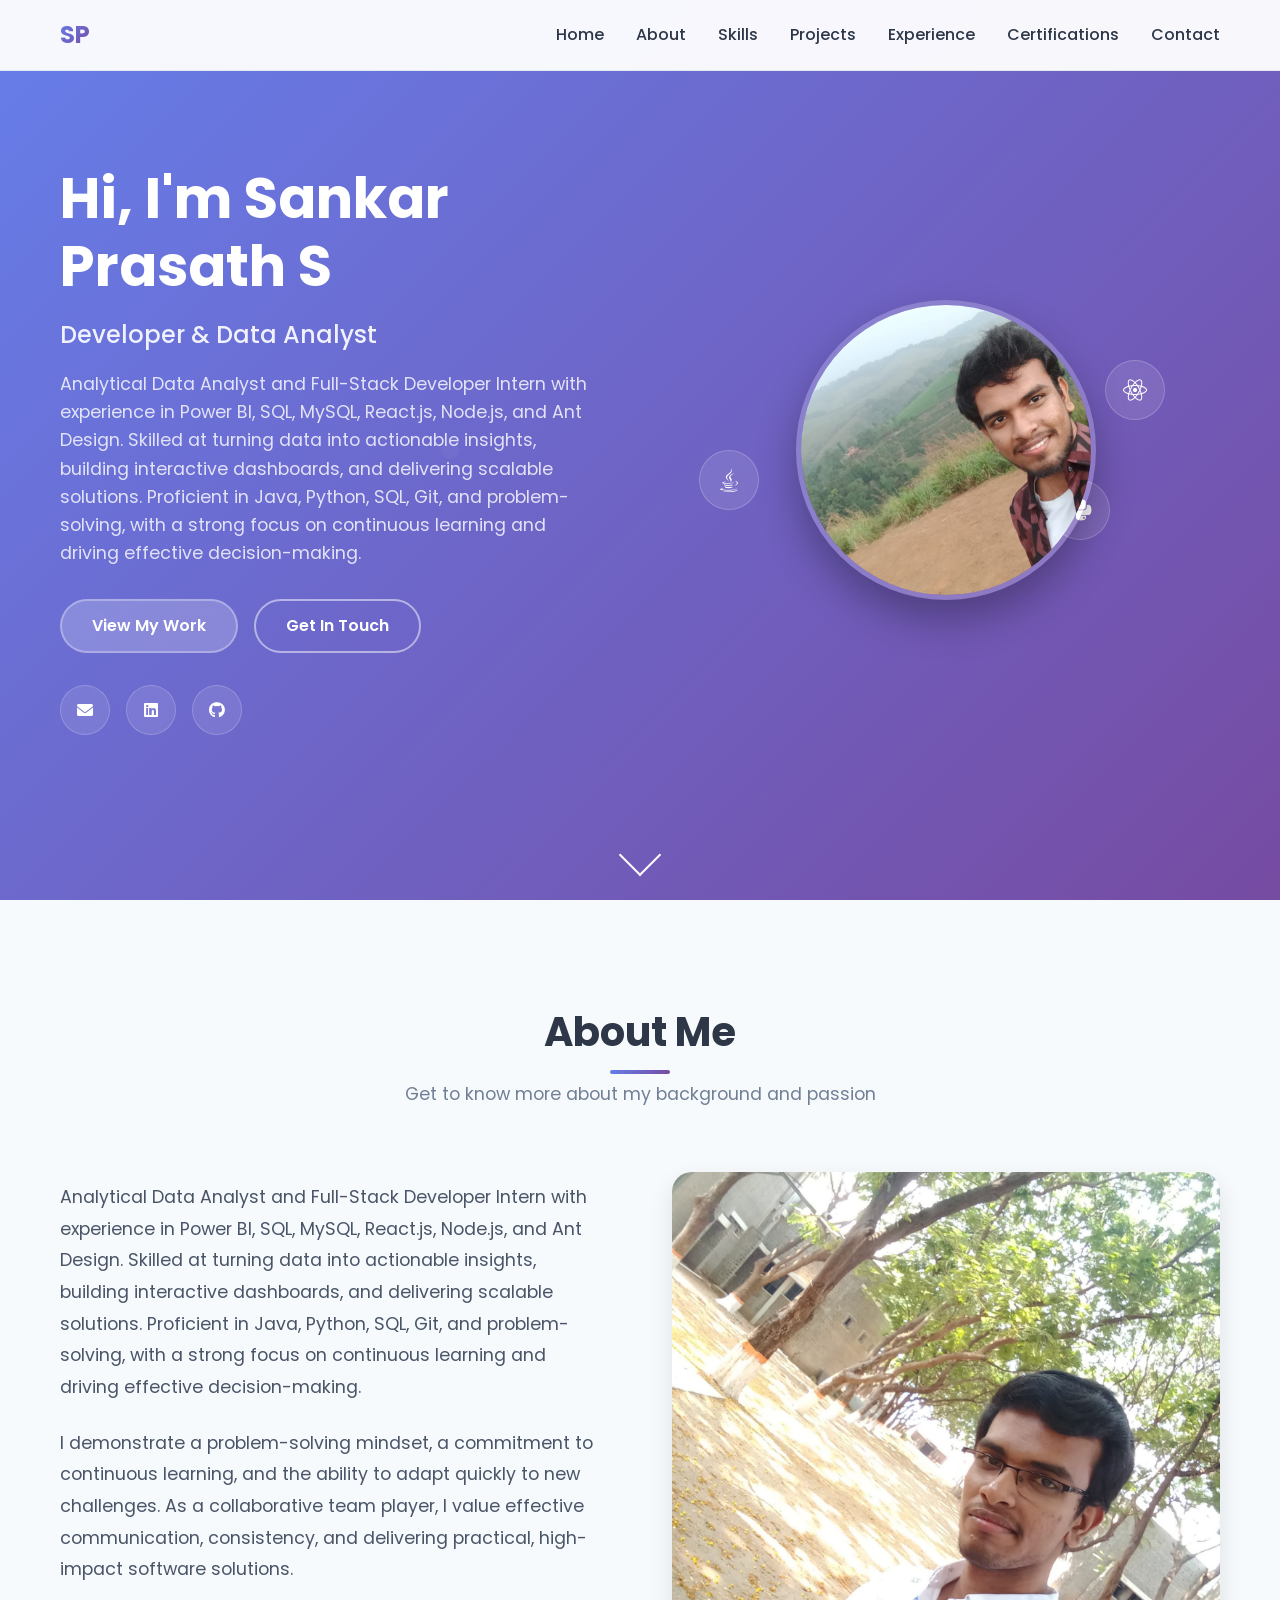
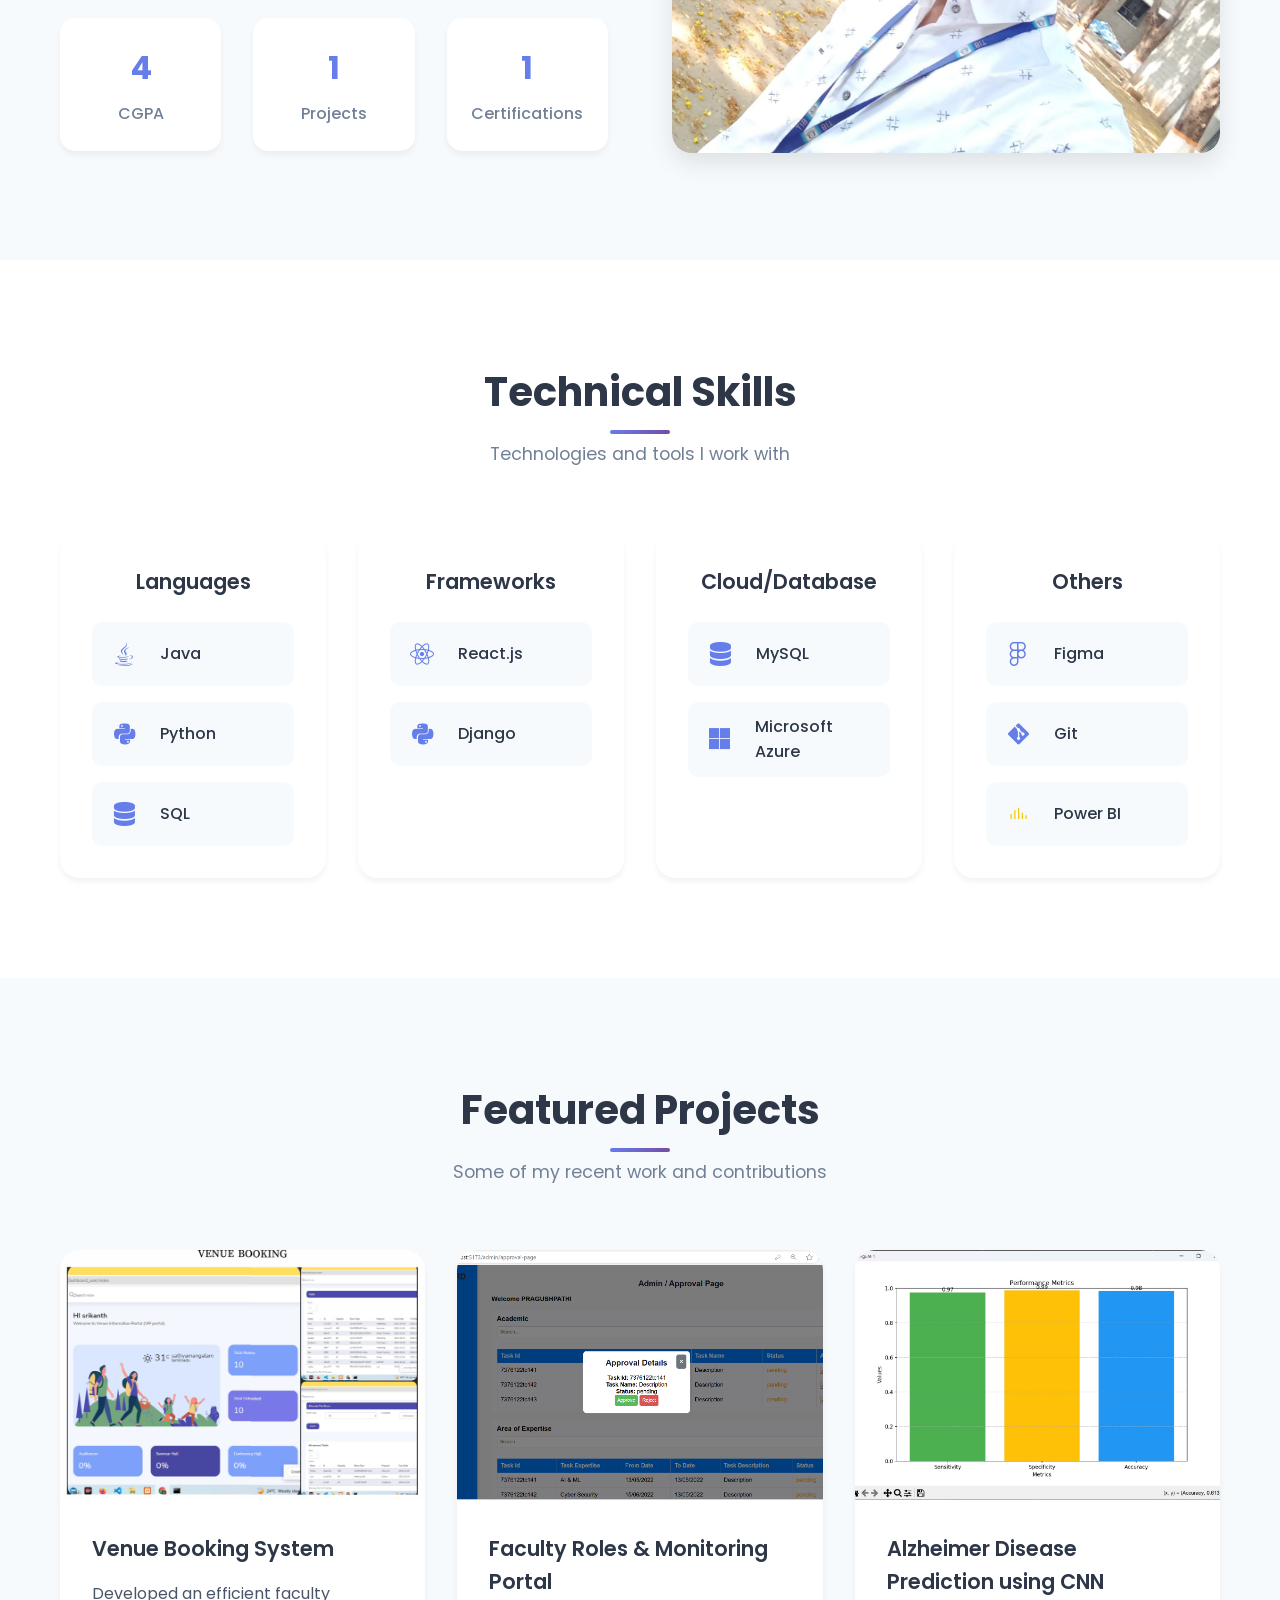
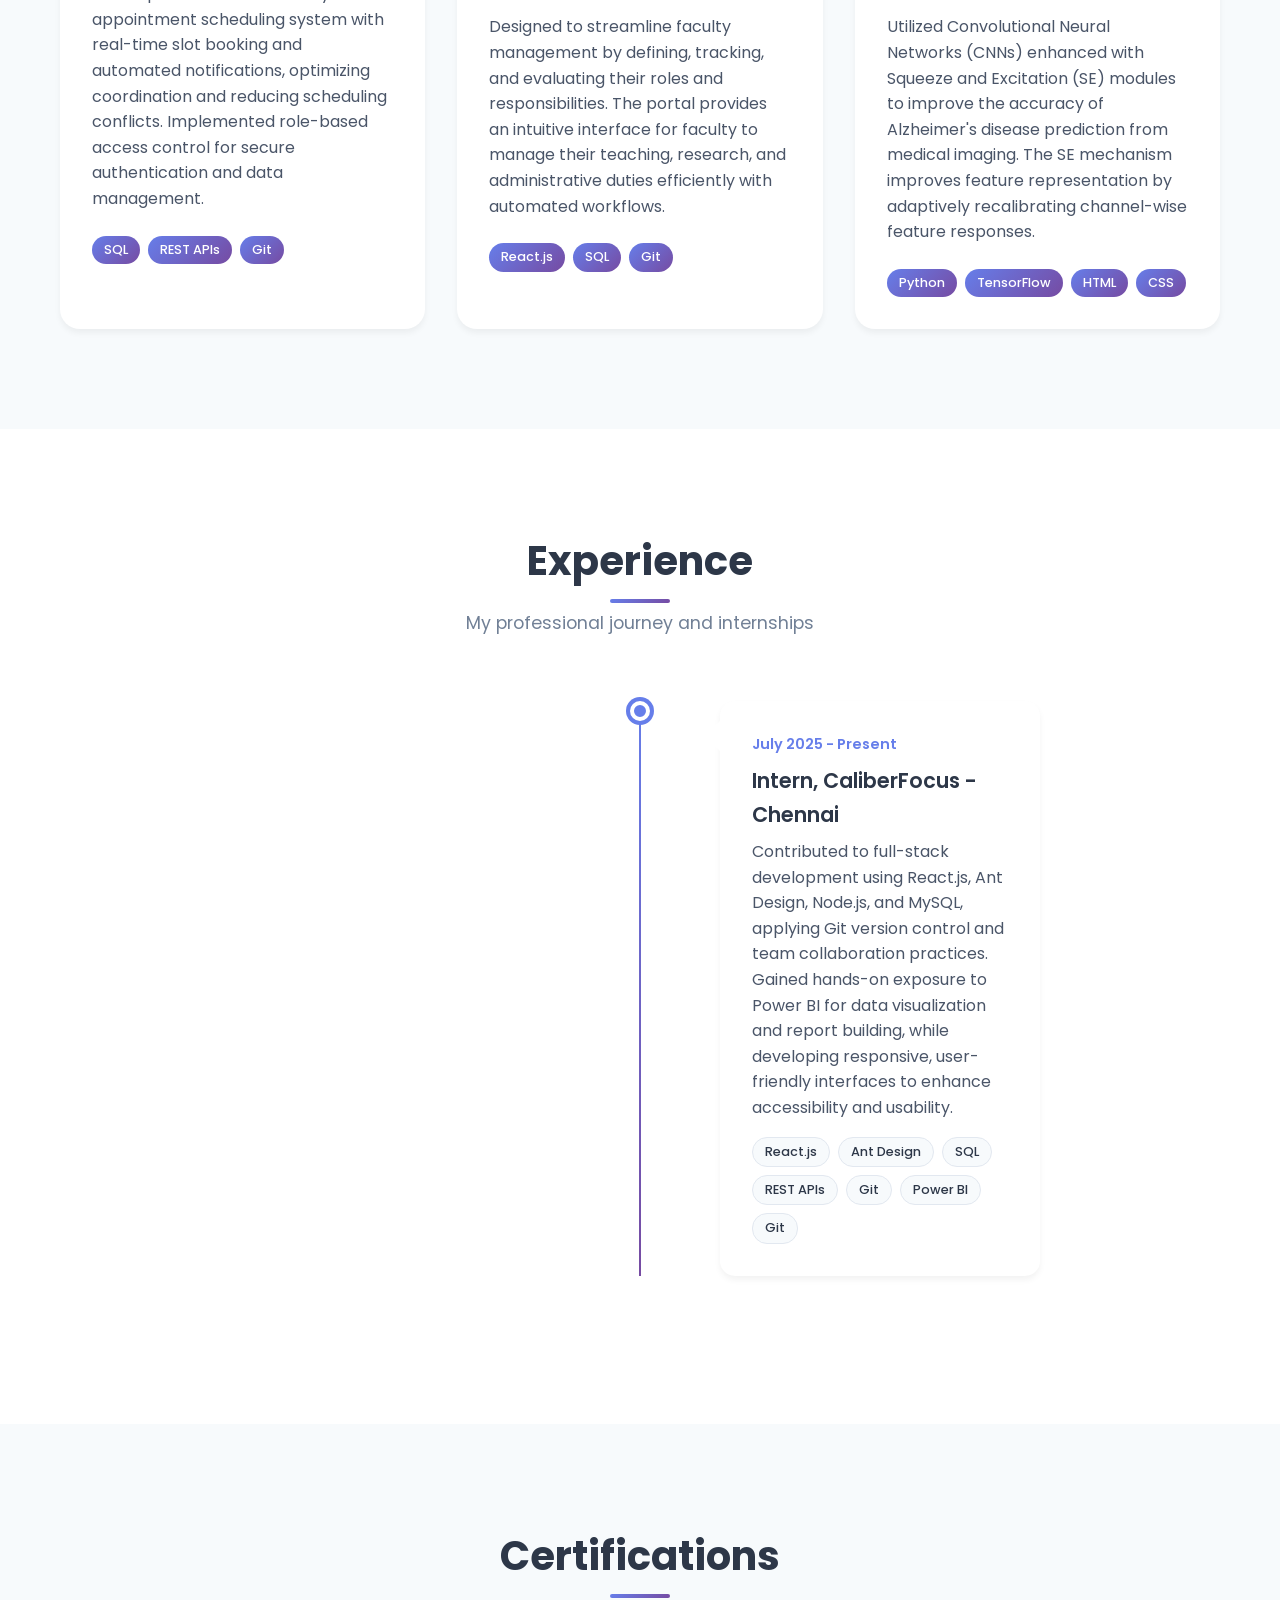
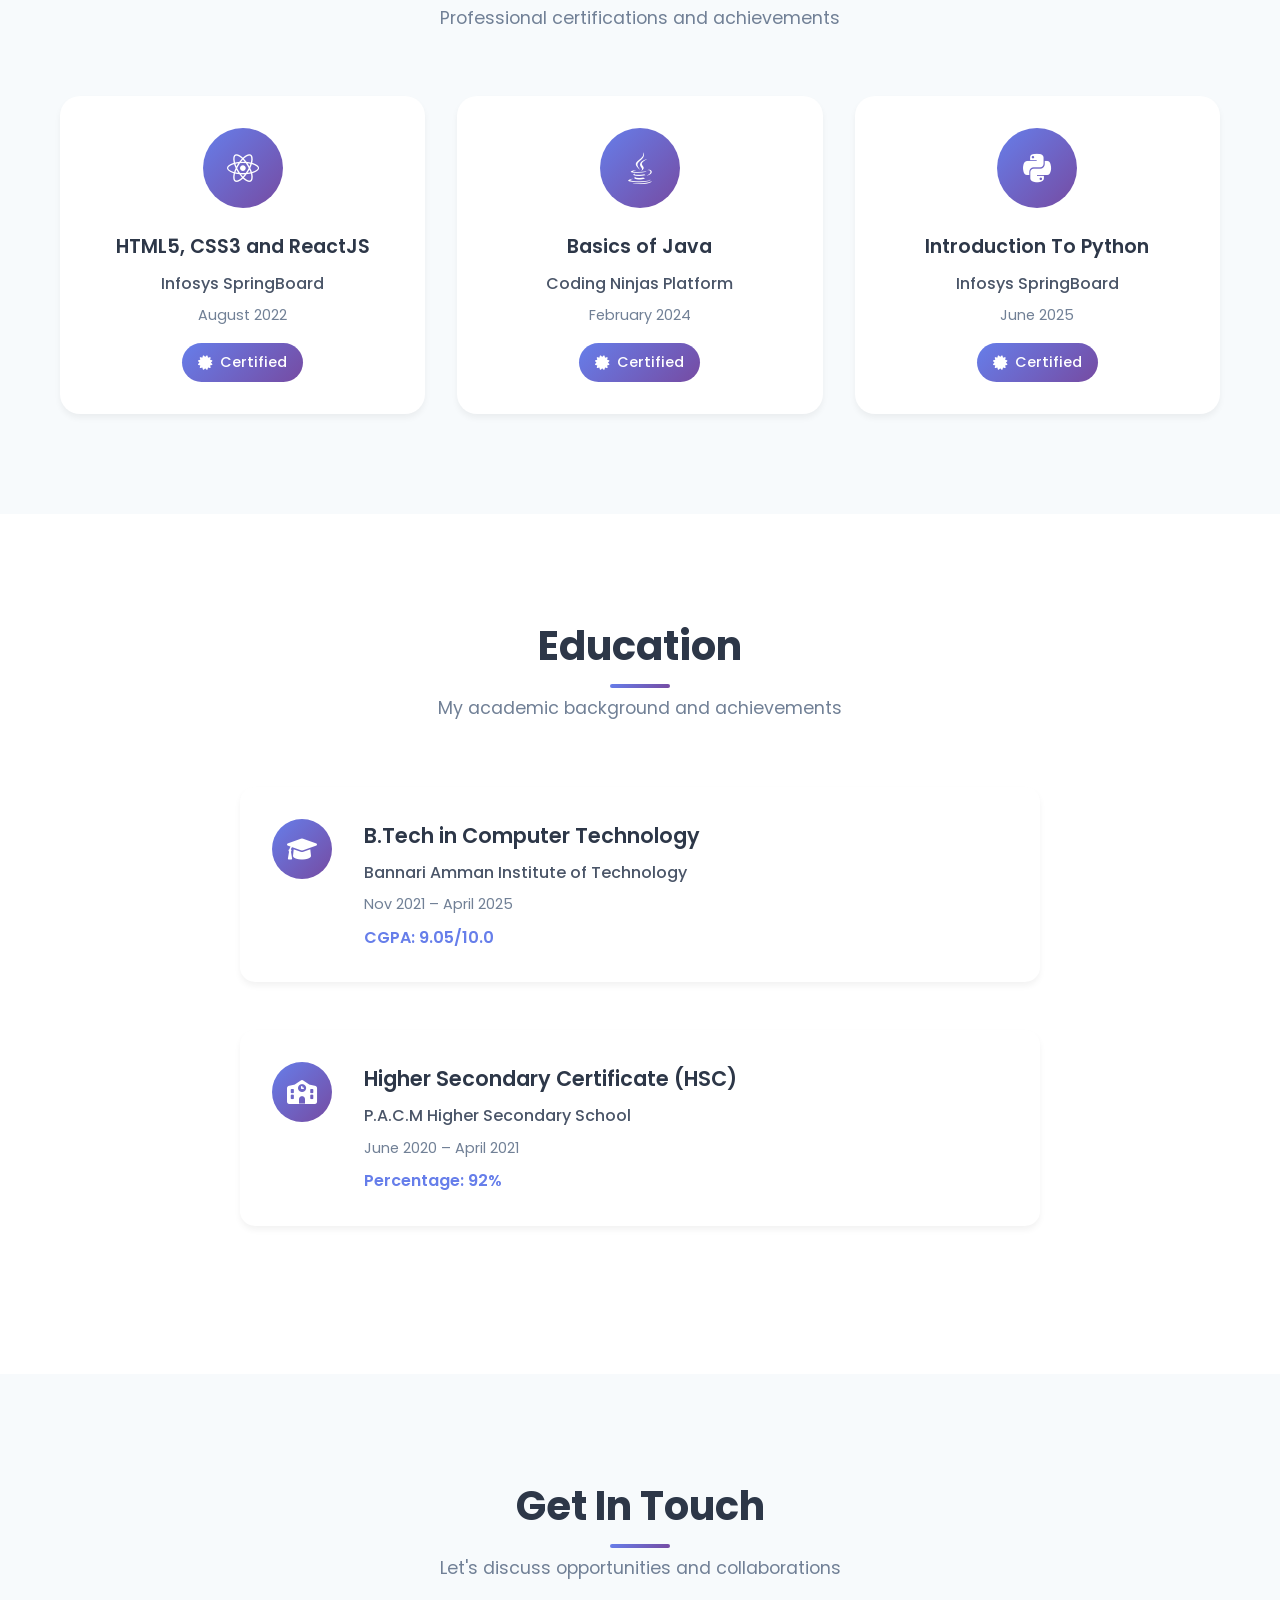
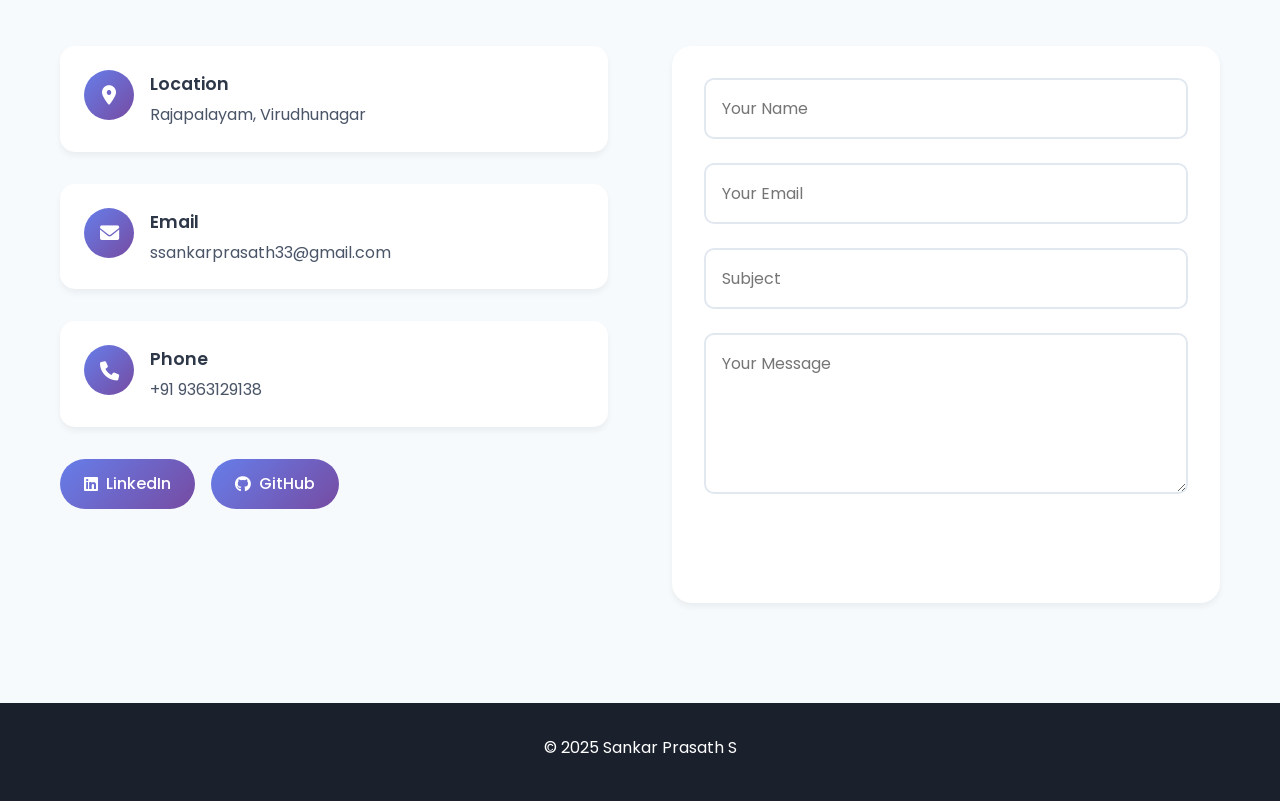
==== commit 36433f14: "Update index.html" ====
--- a/index.html
+++ b/index.html
@@ -40,10 +40,11 @@
                     <h1 class="hero-title">
                         Hi, I'm Sankar Prasath S
                     </h1>
-                    <p class="hero-subtitle">Full Stack Developer & Problem Solver</p>
+                    <p class="hero-subtitle">Developer & Data Analyst</p>
                     <p class="hero-description">
-                        Dedicated developer with expertise in Java, React.js, and modern web technologies. 
-                        Passionate about creating user-centric applications with clean, maintainable code.
+                        Analytical Data Analyst and Full-Stack Developer Intern with experience in Power BI, SQL, MySQL, React.js, Node.js, and Ant Design. 
+                        Skilled at turning data into actionable insights, building interactive dashboards, and delivering scalable solutions. 
+                        Proficient in Java, Python, SQL, Git, and problem-solving, with a strong focus on continuous learning and driving effective decision-making.
                     </p>
                     <div class="hero-buttons">
                         <a href="#projects" class="btn btn-primary">View My Work</a>
@@ -96,8 +97,9 @@
             <div class="about-content">
                 <div class="about-text">
                     <p class="about-description">
-                        Dedicated and detail-oriented developer with a strong foundation in Java and modern web technologies including 
-                        React.js and MySQL. Skilled in developing responsive, user-centric applications with clean, maintainable code.
+                       Analytical Data Analyst and Full-Stack Developer Intern with experience in Power BI, SQL, MySQL, React.js, Node.js, and Ant Design. 
+                        Skilled at turning data into actionable insights, building interactive dashboards, and delivering scalable solutions. 
+                        Proficient in Java, Python, SQL, Git, and problem-solving, with a strong focus on continuous learning and driving effective decision-making.
                     </p>
                     <p class="about-description">
                         I demonstrate a problem-solving mindset, a commitment to continuous learning, and the ability to adapt quickly to 
@@ -206,6 +208,15 @@
                             </div>
                             <span>Git</span>
                         </div>
+<div class="skill-item">
+  <div class="skill-icon">
+    <svg xmlns="http://www.w3.org/2000/svg" width="20" height="20" viewBox="0 0 32 32" fill="#F2C811">
+      <path d="M4 24h2v-8H4v8zm6 0h2V10h-2v14zm6 0h2V6h-2v18zm6 0h2V14h-2v10zm6 0h2v-6h-2v6z"/>
+    </svg>
+  </div>
+  <span>Power BI</span>
+</div>
+
                     </div>
                 </div>
             </div>
@@ -307,17 +318,20 @@
                 <div class="timeline-item">
                     <div class="timeline-dot"></div>
                     <div class="timeline-content">
-                        <div class="timeline-date">Nov 2024 – Jan 2025</div>
-                        <h3 class="timeline-title">Academic Project Intern</h3>
-                        <h4 class="timeline-company">Bannari Amman Institute of Technology - Erode, TamilNadu</h4>
+                        <div class="timeline-date">July 2025 - Present</div>
+                        <h3 class="timeline-title">Intern, CaliberFocus - Chennai</h3>
+                        <!-- <h4 class="timeline-company">Bannari Amman Institute of Technology - Erode, TamilNadu</h4> -->
                         <p class="timeline-description">
-                            Worked on developing efficient faculty appointment scheduling systems and venue booking applications. 
-                            Gained hands-on experience with React.js, SQL, REST APIs, and team collaboration using Git version control.
+                            Contributed to full-stack development using React.js, Ant Design, Node.js, and MySQL, applying Git version control and team collaboration practices. 
+                            Gained hands-on exposure to Power BI for data visualization and report building, while developing responsive, user-friendly interfaces to enhance accessibility and usability.
                         </p>
                         <div class="timeline-skills">
                             <span class="skill-badge">React.js</span>
+                            <span class="skill-badge">Ant Design</span>
                             <span class="skill-badge">SQL</span>
                             <span class="skill-badge">REST APIs</span>
+                            <span class="skill-badge">Git</span>
+                            <span class="skill-badge">Power BI</span>
                             <span class="skill-badge">Git</span>
                         </div>
                     </div>
@@ -493,7 +507,7 @@
     <footer class="footer">
         <div class="container">
             <div class="footer-content">
-                <p>&copy; 2025 Sankar Prasath S.</p>
+                <p>&copy; 2025 Sankar Prasath S</p>
                 <!-- <p>Built with ❤️ using HTML, CSS & JavaScript</p> -->
             </div>
         </div>
